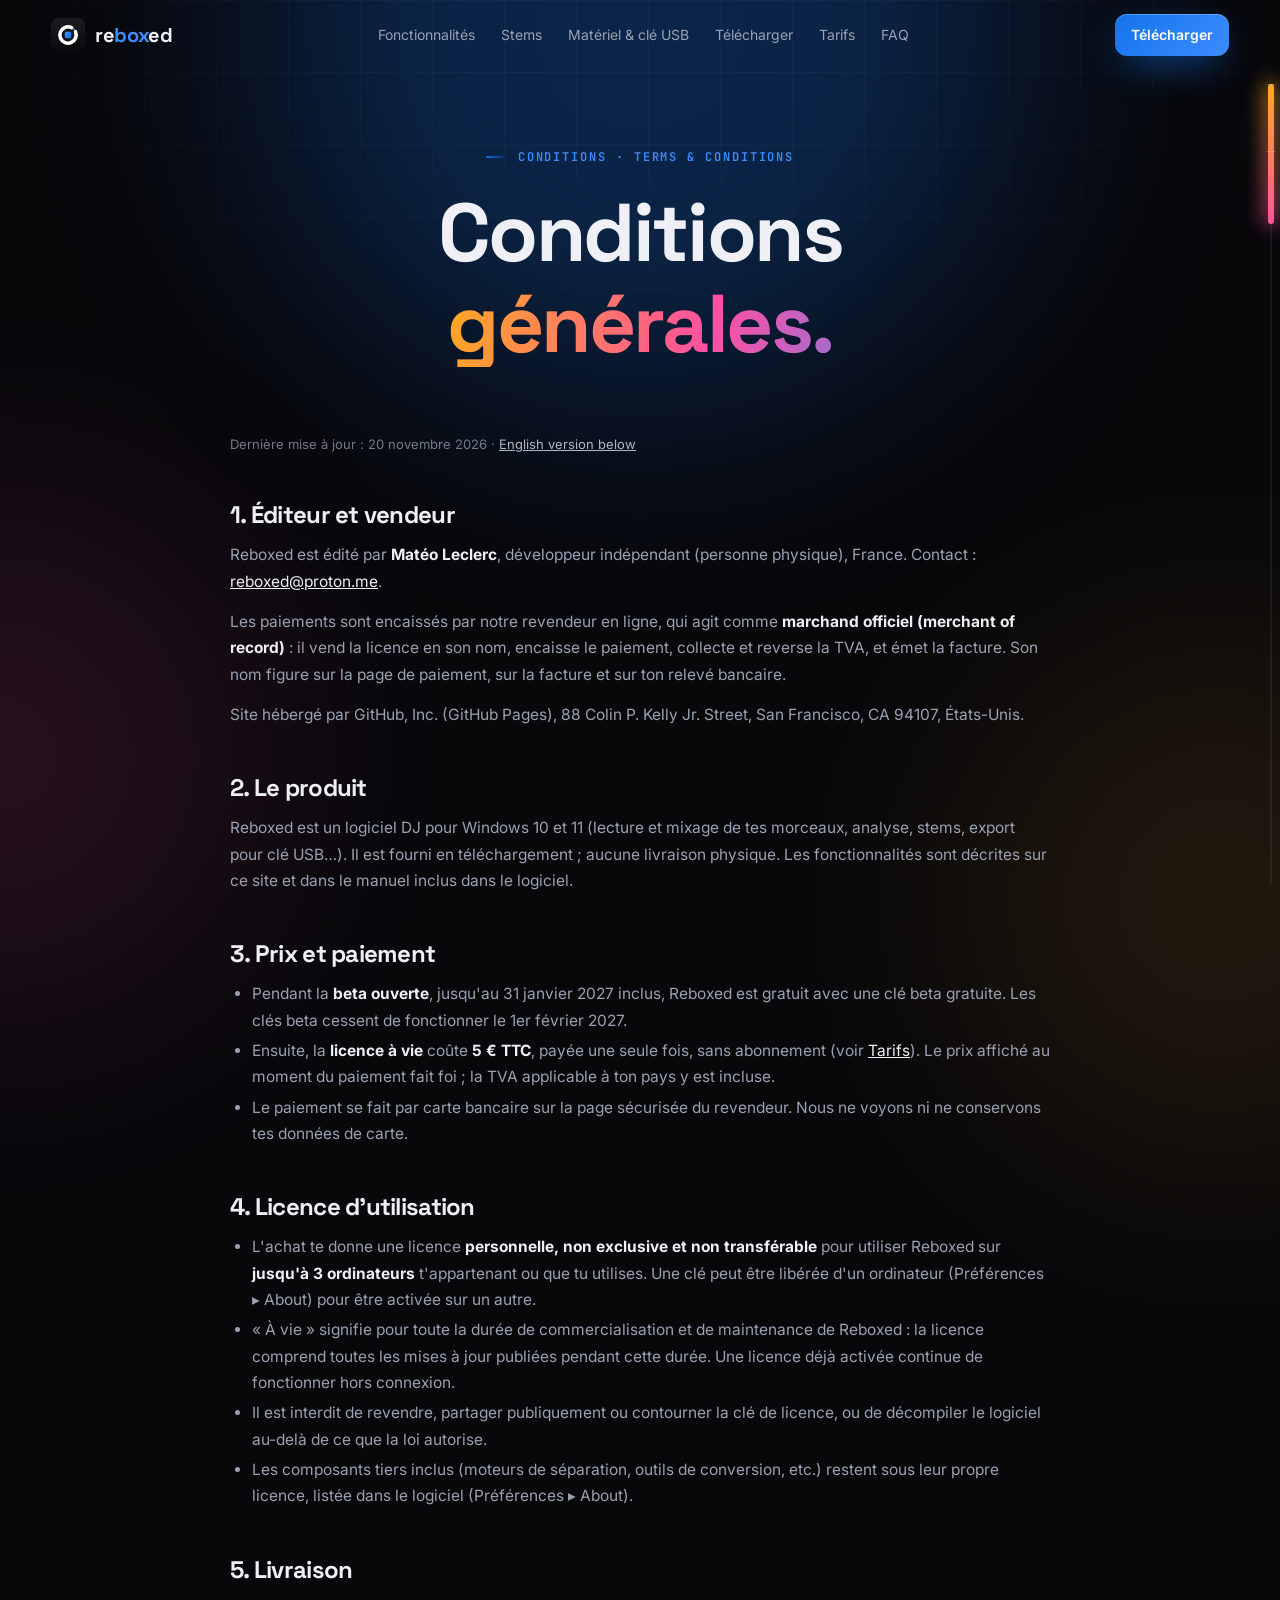
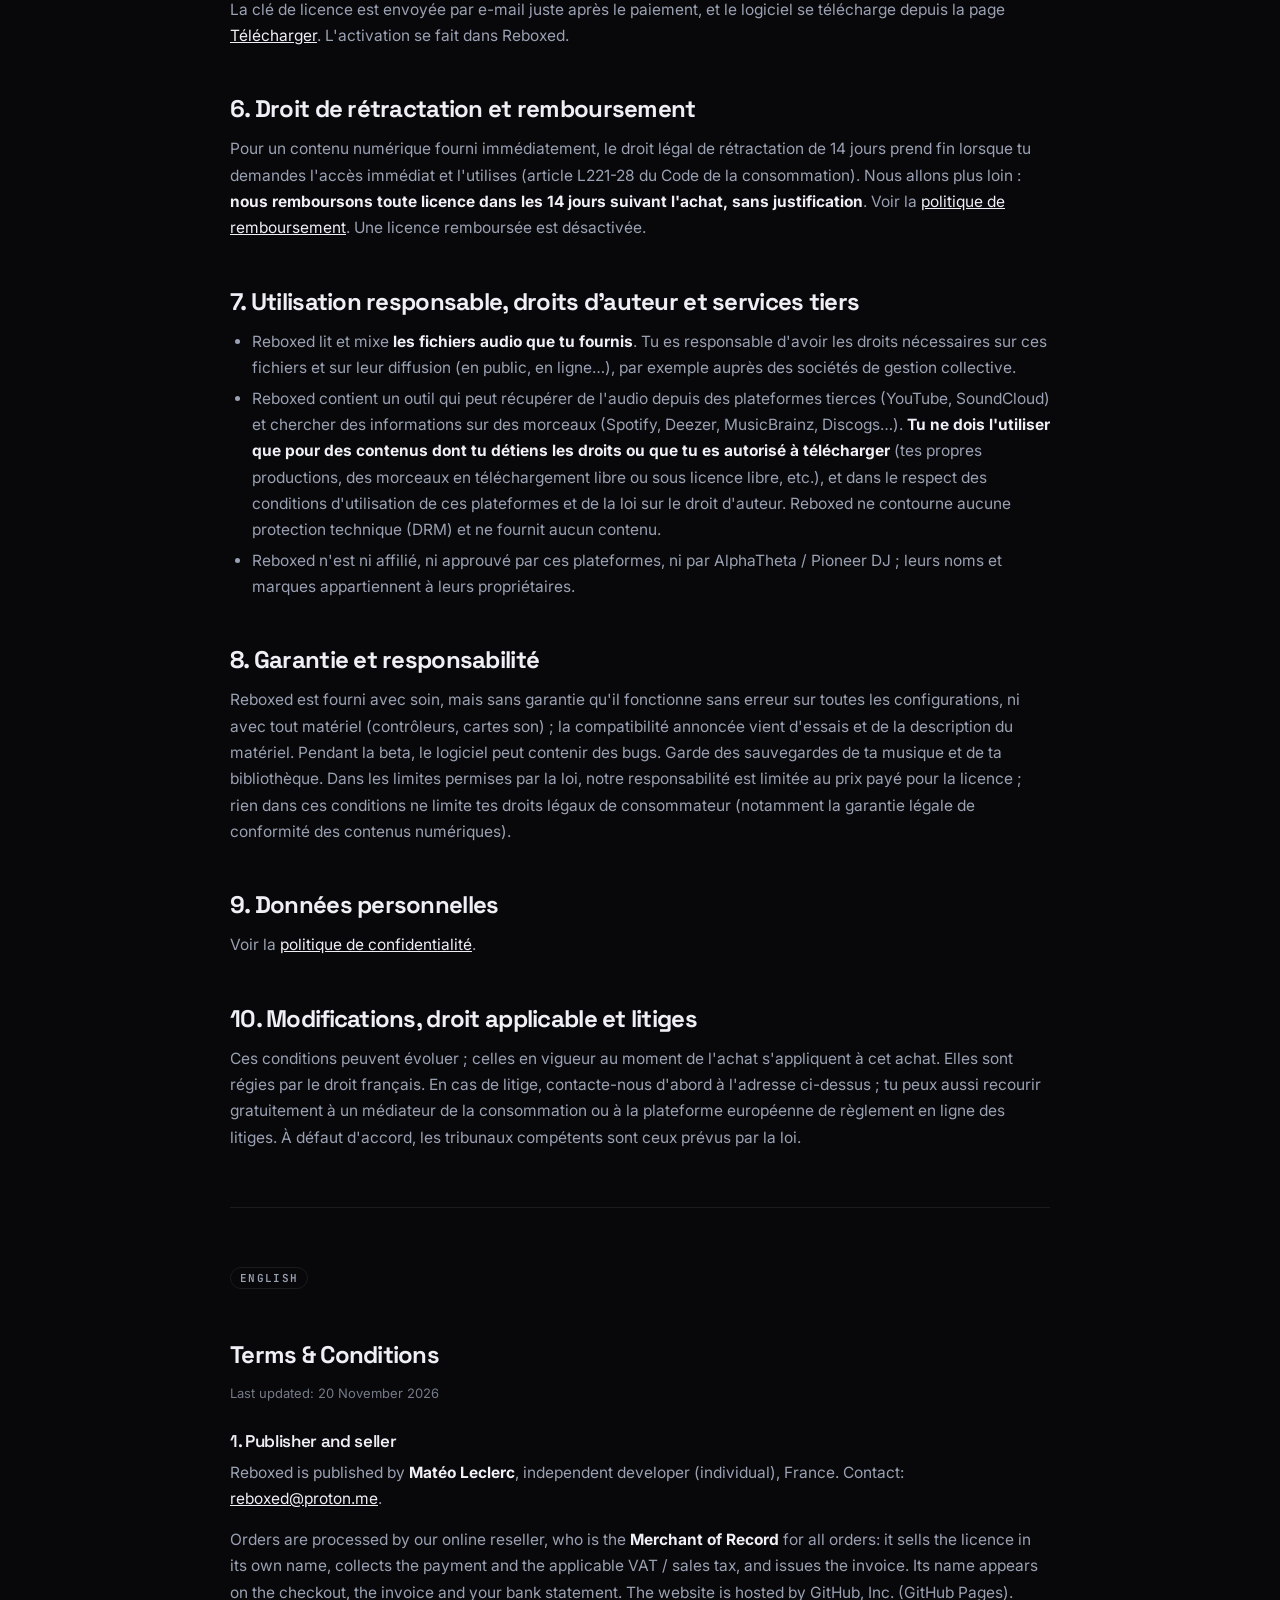
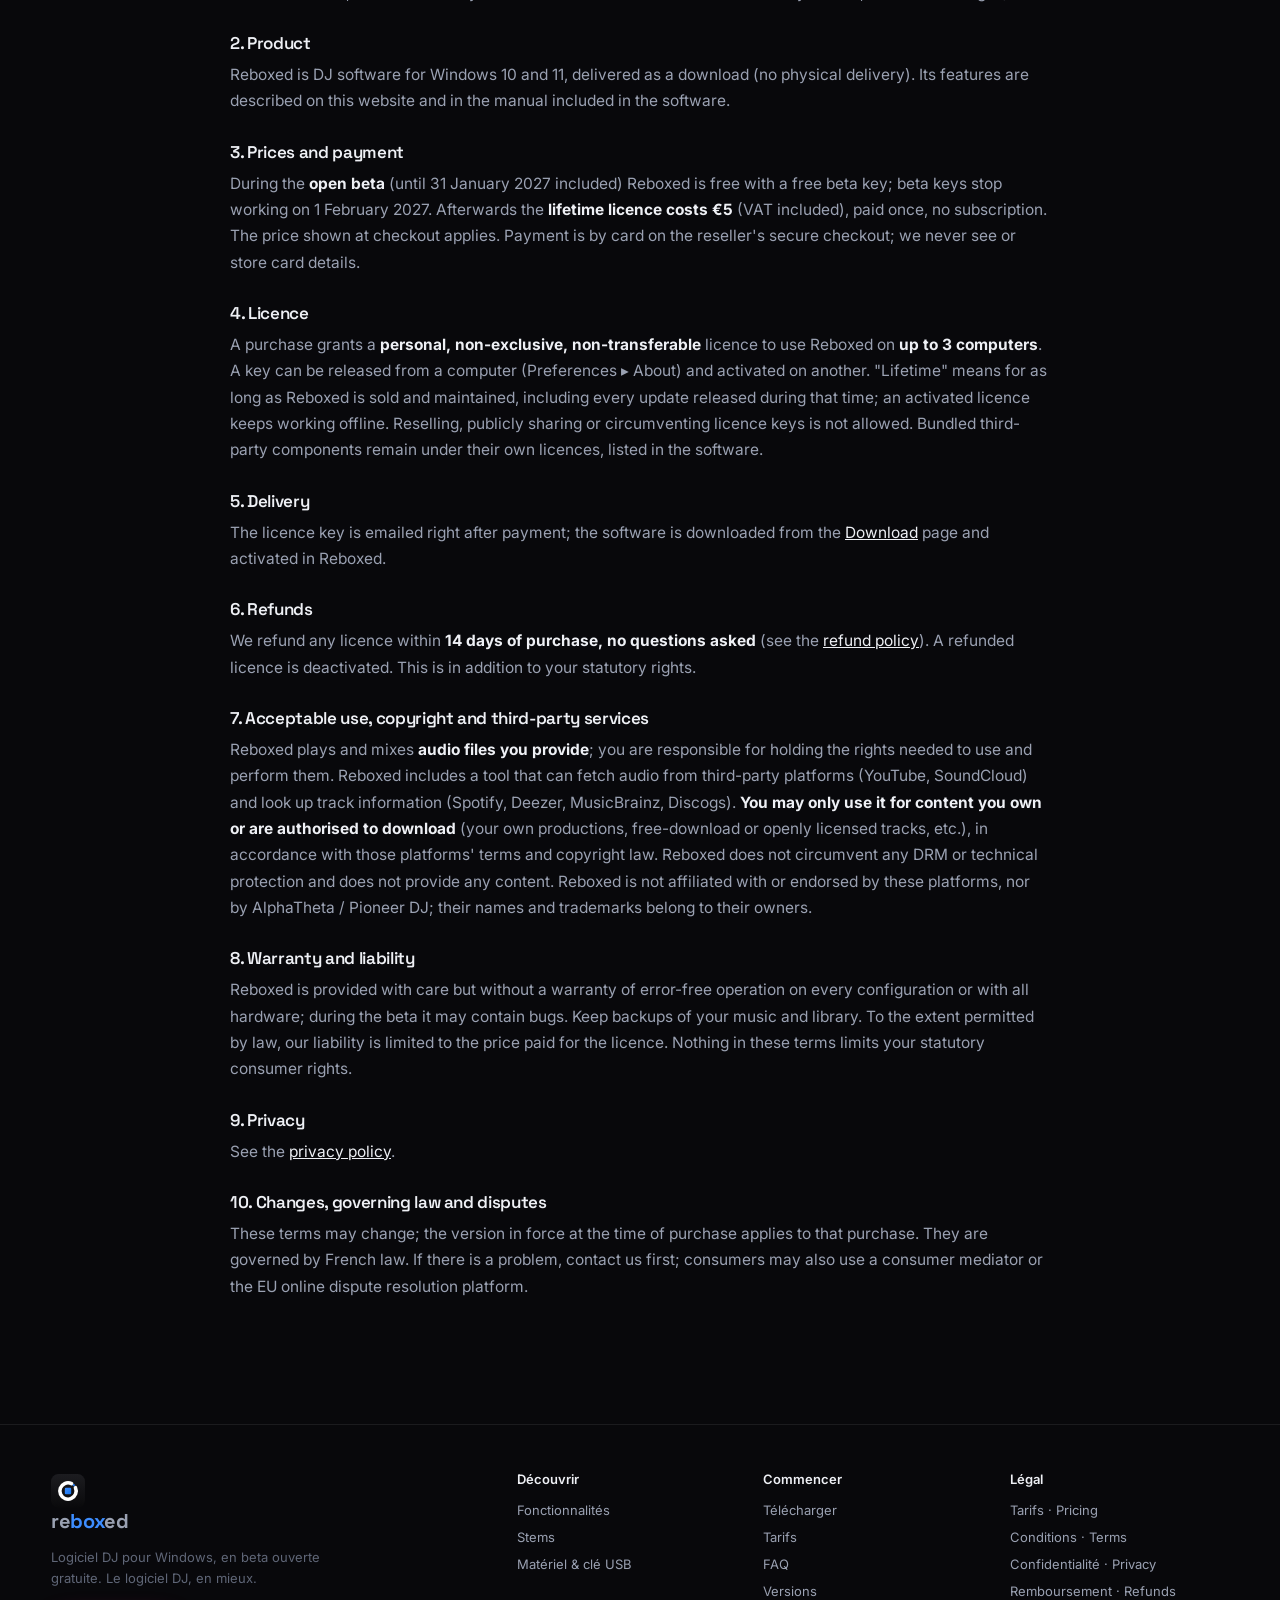
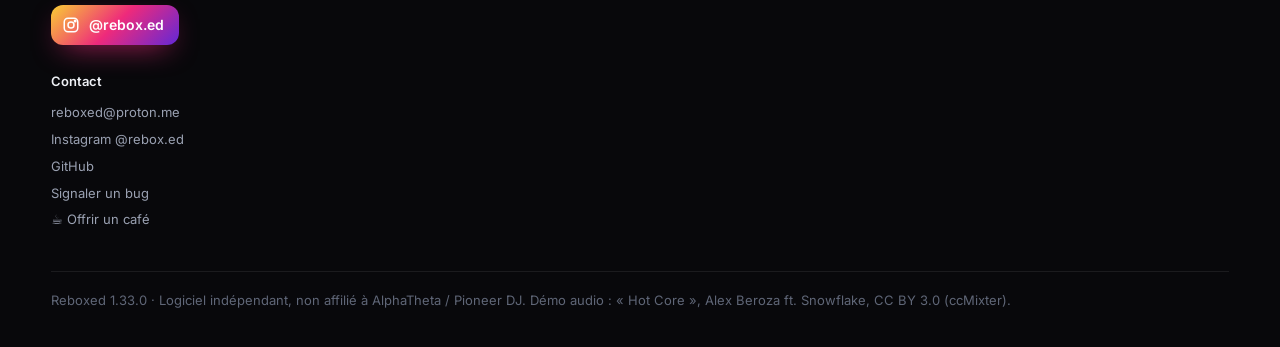
==== conditions.html @ 0850c966 "Pricing, Terms & Conditions, Privacy and Refund pages (FR + EN); Legal column in the footer, Pricing" ====
<!DOCTYPE html>
<html lang="fr">
<head>
<meta charset="UTF-8">
<meta name="viewport" content="width=device-width, initial-scale=1">
<title>Conditions générales — Reboxed</title>
<meta name="description" content="Conditions générales de vente et d'utilisation de Reboxed. Terms &amp; Conditions in English below.">
<meta name="theme-color" content="#08080b">
<link rel="icon" href="assets/logo.svg" type="image/svg+xml">
<link rel="preconnect" href="https://fonts.googleapis.com"><link rel="preconnect" href="https://fonts.gstatic.com" crossorigin>
<link href="https://fonts.googleapis.com/css2?family=Inter:wght@400;500;600;700;800&family=Space+Grotesk:wght@500;600;700&family=JetBrains+Mono:wght@400;600&display=swap" rel="stylesheet">
<link rel="stylesheet" href="assets/site.css?v=59">
</head>
<body>
<header class="hero small">
  <div class="container">
    <span class="eyebrow">Conditions · Terms &amp; Conditions</span>
    <h1><span class="line"><span>Conditions</span></span><span class="line"><span class="grad">générales.</span></span></h1>
  </div>
</header>
<section style="padding-top:0">
  <div class="container">
    <div class="doc">
      <p class="updated">Dernière mise à jour : 20 novembre 2026 · <a href="#en">English version below</a></p>

      <h2>1. Éditeur et vendeur</h2>
      <p>Reboxed est édité par <b>Matéo Leclerc</b>, développeur indépendant (personne physique), France. Contact : <a href="mailto:reboxed@proton.me">reboxed@proton.me</a>.</p>
      <p>Les paiements sont encaissés par notre revendeur en ligne, qui agit comme <b>marchand officiel (merchant of record)</b> : il vend la licence en son nom, encaisse le paiement, collecte et reverse la TVA, et émet la facture. Son nom figure sur la page de paiement, sur la facture et sur ton relevé bancaire.</p>
      <p>Site hébergé par GitHub, Inc. (GitHub Pages), 88 Colin P. Kelly Jr. Street, San Francisco, CA 94107, États-Unis.</p>

      <h2>2. Le produit</h2>
      <p>Reboxed est un logiciel DJ pour Windows 10 et 11 (lecture et mixage de tes morceaux, analyse, stems, export pour clé USB…). Il est fourni en téléchargement ; aucune livraison physique. Les fonctionnalités sont décrites sur ce site et dans le manuel inclus dans le logiciel.</p>

      <h2>3. Prix et paiement</h2>
      <ul>
        <li>Pendant la <b>beta ouverte</b>, jusqu'au 31 janvier 2027 inclus, Reboxed est gratuit avec une clé beta gratuite. Les clés beta cessent de fonctionner le 1er février 2027.</li>
        <li>Ensuite, la <b>licence à vie</b> coûte <b>5 € TTC</b>, payée une seule fois, sans abonnement (voir <a href="tarifs.html">Tarifs</a>). Le prix affiché au moment du paiement fait foi ; la TVA applicable à ton pays y est incluse.</li>
        <li>Le paiement se fait par carte bancaire sur la page sécurisée du revendeur. Nous ne voyons ni ne conservons tes données de carte.</li>
      </ul>

      <h2>4. Licence d'utilisation</h2>
      <ul>
        <li>L'achat te donne une licence <b>personnelle, non exclusive et non transférable</b> pour utiliser Reboxed sur <b>jusqu'à 3 ordinateurs</b> t'appartenant ou que tu utilises. Une clé peut être libérée d'un ordinateur (Préférences ▸ About) pour être activée sur un autre.</li>
        <li>« À vie » signifie pour toute la durée de commercialisation et de maintenance de Reboxed : la licence comprend toutes les mises à jour publiées pendant cette durée. Une licence déjà activée continue de fonctionner hors connexion.</li>
        <li>Il est interdit de revendre, partager publiquement ou contourner la clé de licence, ou de décompiler le logiciel au-delà de ce que la loi autorise.</li>
        <li>Les composants tiers inclus (moteurs de séparation, outils de conversion, etc.) restent sous leur propre licence, listée dans le logiciel (Préférences ▸ About).</li>
      </ul>

      <h2>5. Livraison</h2>
      <p>La clé de licence est envoyée par e-mail juste après le paiement, et le logiciel se télécharge depuis la page <a href="telecharger.html">Télécharger</a>. L'activation se fait dans Reboxed.</p>

      <h2>6. Droit de rétractation et remboursement</h2>
      <p>Pour un contenu numérique fourni immédiatement, le droit légal de rétractation de 14 jours prend fin lorsque tu demandes l'accès immédiat et l'utilises (article L221-28 du Code de la consommation). Nous allons plus loin : <b>nous remboursons toute licence dans les 14 jours suivant l'achat, sans justification</b>. Voir la <a href="remboursement.html">politique de remboursement</a>. Une licence remboursée est désactivée.</p>

      <h2>7. Utilisation responsable, droits d'auteur et services tiers</h2>
      <ul>
        <li>Reboxed lit et mixe <b>les fichiers audio que tu fournis</b>. Tu es responsable d'avoir les droits nécessaires sur ces fichiers et sur leur diffusion (en public, en ligne…), par exemple auprès des sociétés de gestion collective.</li>
        <li>Reboxed contient un outil qui peut récupérer de l'audio depuis des plateformes tierces (YouTube, SoundCloud) et chercher des informations sur des morceaux (Spotify, Deezer, MusicBrainz, Discogs…). <b>Tu ne dois l'utiliser que pour des contenus dont tu détiens les droits ou que tu es autorisé à télécharger</b> (tes propres productions, des morceaux en téléchargement libre ou sous licence libre, etc.), et dans le respect des conditions d'utilisation de ces plateformes et de la loi sur le droit d'auteur. Reboxed ne contourne aucune protection technique (DRM) et ne fournit aucun contenu.</li>
        <li>Reboxed n'est ni affilié, ni approuvé par ces plateformes, ni par AlphaTheta / Pioneer DJ ; leurs noms et marques appartiennent à leurs propriétaires.</li>
      </ul>

      <h2>8. Garantie et responsabilité</h2>
      <p>Reboxed est fourni avec soin, mais sans garantie qu'il fonctionne sans erreur sur toutes les configurations, ni avec tout matériel (contrôleurs, cartes son) ; la compatibilité annoncée vient d'essais et de la description du matériel. Pendant la beta, le logiciel peut contenir des bugs. Garde des sauvegardes de ta musique et de ta bibliothèque. Dans les limites permises par la loi, notre responsabilité est limitée au prix payé pour la licence ; rien dans ces conditions ne limite tes droits légaux de consommateur (notamment la garantie légale de conformité des contenus numériques).</p>

      <h2>9. Données personnelles</h2>
      <p>Voir la <a href="confidentialite.html">politique de confidentialité</a>.</p>

      <h2>10. Modifications, droit applicable et litiges</h2>
      <p>Ces conditions peuvent évoluer ; celles en vigueur au moment de l'achat s'appliquent à cet achat. Elles sont régies par le droit français. En cas de litige, contacte-nous d'abord à l'adresse ci-dessus ; tu peux aussi recourir gratuitement à un médiateur de la consommation ou à la plateforme européenne de règlement en ligne des litiges. À défaut d'accord, les tribunaux compétents sont ceux prévus par la loi.</p>

      <hr id="en">
      <span class="lang">English</span>
      <h2>Terms &amp; Conditions</h2>
      <p class="updated">Last updated: 20 November 2026</p>

      <h3>1. Publisher and seller</h3>
      <p>Reboxed is published by <b>Matéo Leclerc</b>, independent developer (individual), France. Contact: <a href="mailto:reboxed@proton.me">reboxed@proton.me</a>.</p>
      <p>Orders are processed by our online reseller, who is the <b>Merchant of Record</b> for all orders: it sells the licence in its own name, collects the payment and the applicable VAT / sales tax, and issues the invoice. Its name appears on the checkout, the invoice and your bank statement. The website is hosted by GitHub, Inc. (GitHub Pages).</p>

      <h3>2. Product</h3>
      <p>Reboxed is DJ software for Windows 10 and 11, delivered as a download (no physical delivery). Its features are described on this website and in the manual included in the software.</p>

      <h3>3. Prices and payment</h3>
      <p>During the <b>open beta</b> (until 31 January 2027 included) Reboxed is free with a free beta key; beta keys stop working on 1 February 2027. Afterwards the <b>lifetime licence costs €5</b> (VAT included), paid once, no subscription. The price shown at checkout applies. Payment is by card on the reseller's secure checkout; we never see or store card details.</p>

      <h3>4. Licence</h3>
      <p>A purchase grants a <b>personal, non-exclusive, non-transferable</b> licence to use Reboxed on <b>up to 3 computers</b>. A key can be released from a computer (Preferences ▸ About) and activated on another. "Lifetime" means for as long as Reboxed is sold and maintained, including every update released during that time; an activated licence keeps working offline. Reselling, publicly sharing or circumventing licence keys is not allowed. Bundled third-party components remain under their own licences, listed in the software.</p>

      <h3>5. Delivery</h3>
      <p>The licence key is emailed right after payment; the software is downloaded from the <a href="telecharger.html">Download</a> page and activated in Reboxed.</p>

      <h3>6. Refunds</h3>
      <p>We refund any licence within <b>14 days of purchase, no questions asked</b> (see the <a href="remboursement.html">refund policy</a>). A refunded licence is deactivated. This is in addition to your statutory rights.</p>

      <h3>7. Acceptable use, copyright and third-party services</h3>
      <p>Reboxed plays and mixes <b>audio files you provide</b>; you are responsible for holding the rights needed to use and perform them. Reboxed includes a tool that can fetch audio from third-party platforms (YouTube, SoundCloud) and look up track information (Spotify, Deezer, MusicBrainz, Discogs). <b>You may only use it for content you own or are authorised to download</b> (your own productions, free-download or openly licensed tracks, etc.), in accordance with those platforms' terms and copyright law. Reboxed does not circumvent any DRM or technical protection and does not provide any content. Reboxed is not affiliated with or endorsed by these platforms, nor by AlphaTheta / Pioneer DJ; their names and trademarks belong to their owners.</p>

      <h3>8. Warranty and liability</h3>
      <p>Reboxed is provided with care but without a warranty of error-free operation on every configuration or with all hardware; during the beta it may contain bugs. Keep backups of your music and library. To the extent permitted by law, our liability is limited to the price paid for the licence. Nothing in these terms limits your statutory consumer rights.</p>

      <h3>9. Privacy</h3>
      <p>See the <a href="confidentialite.html">privacy policy</a>.</p>

      <h3>10. Changes, governing law and disputes</h3>
      <p>These terms may change; the version in force at the time of purchase applies to that purchase. They are governed by French law. If there is a problem, contact us first; consumers may also use a consumer mediator or the EU online dispute resolution platform.</p>
    </div>
  </div>
</section>
<script src="assets/site.js?v=59"></script>
</body>
</html>
---- assets/site.css ----
:root{
  --bg:#08080b; --panel:#121217; --panel2:#18181f;
  --line:rgba(255,255,255,.08); --line2:rgba(255,255,255,.15);
  --text:#eef0f5; --muted:#9aa1b2; --dim:#5f6677;
  --accent:#1473eb; --accent2:#3d8dff;
  --drums:#ffa91f; --bass:#3d8dff; --inst:#3ddc84; --vocal:#ff4fa3;
  --r:22px;
  --font:'Inter',system-ui,-apple-system,Segoe UI,Roboto,sans-serif;
  --display:'Space Grotesk','Inter',system-ui,sans-serif;
  --mono:'JetBrains Mono',ui-monospace,Consolas,monospace;
}
*{box-sizing:border-box;margin:0;padding:0}
html{scroll-behavior:smooth}
body{font-family:var(--font);background:var(--bg);color:var(--text);line-height:1.6;overflow-x:hidden;-webkit-font-smoothing:antialiased}
a{color:inherit;text-decoration:none}
img,canvas{display:block;max-width:100%}
::selection{background:var(--accent);color:#fff}
/* no native scrollbar: a rail on the right wakes up while scrolling */
html{scrollbar-width:none}
::-webkit-scrollbar{display:none}
.rail{position:fixed;top:84px;bottom:16px;right:4px;width:14px;z-index:65;cursor:pointer;touch-action:none}
.rail::before{content:"";position:absolute;top:0;bottom:0;right:4px;width:2px;border-radius:2px;background:rgba(255,255,255,.07);opacity:0;transition:opacity .4s}
.rail .thumb{position:absolute;right:3px;top:0;width:4px;min-height:36px;border-radius:999px;background:linear-gradient(180deg,var(--drums),var(--vocal) 35%,var(--accent2) 70%,var(--inst));background-size:100% 300%;opacity:.0;transition:opacity .5s,width .3s cubic-bezier(.2,.8,.2,1),right .3s cubic-bezier(.2,.8,.2,1),box-shadow .3s;will-change:transform}
.rail .thumb::after{content:"";position:absolute;inset:-2px;border-radius:inherit;background:inherit;filter:blur(10px);opacity:0;transition:opacity .3s}
.rail.live::before,.rail:hover::before,.rail.drag::before{opacity:1}
.rail.live .thumb{opacity:1;width:6px;right:2px;animation:railFlow 2.4s linear infinite}
.rail.live .thumb::after{opacity:.9}
.rail:hover .thumb,.rail.drag .thumb{opacity:1;width:8px;right:1px}
.rail.idle .thumb{opacity:.28}
@keyframes railFlow{to{background-position:0 300%}}
.rail .tick{position:absolute;right:0;width:10px;height:1px;background:rgba(255,255,255,.18);opacity:0;transition:opacity .4s}
.rail.live .tick,.rail:hover .tick{opacity:1}
@media(pointer:coarse){.rail{pointer-events:none}}
.container{width:min(1200px,92vw);margin:0 auto}
section{position:relative;padding:110px 0}
h1,h2,h3{font-family:var(--display);letter-spacing:-.03em;line-height:1.04}
h2{font-size:clamp(34px,5.2vw,62px);margin:14px 0 16px}
h3{font-size:22px;letter-spacing:-.02em}
.lead{font-size:clamp(16px,1.6vw,19px);color:var(--muted);max-width:620px}
.center{text-align:center}.center .lead{margin-left:auto;margin-right:auto}
.eyebrow{display:inline-flex;align-items:center;gap:10px;font:600 12px/1 var(--mono);letter-spacing:.16em;text-transform:uppercase;color:var(--accent2)}
.eyebrow::before{content:"";width:22px;height:2px;border-radius:2px;background:linear-gradient(90deg,var(--accent),transparent)}
.grad{background:linear-gradient(100deg,var(--drums),var(--vocal) 35%,var(--accent2) 70%,var(--inst));background-size:200% 100%;-webkit-background-clip:text;background-clip:text;color:transparent;animation:gradShift 8s ease-in-out infinite alternate}
@keyframes gradShift{to{background-position:100% 0}}
.mono{font-family:var(--mono)}
/* a name we do not write: shown blurred */
.blurred{display:inline-block;filter:blur(14px);opacity:.85;user-select:none;pointer-events:none}
.bg{position:fixed;inset:0;z-index:-2;pointer-events:none}
.bg::before{content:"";position:absolute;inset:0;background-image:linear-gradient(var(--line) 1px,transparent 1px),linear-gradient(90deg,var(--line) 1px,transparent 1px);background-size:72px 72px;mask-image:radial-gradient(ellipse 80% 55% at 50% 0%,#000 25%,transparent 75%);opacity:.45}
.orb{position:absolute;border-radius:50%;filter:blur(120px);opacity:.28;transition:background 1s}
.orb.o1{width:760px;height:760px;top:-360px;left:50%;transform:translateX(-50%);background:var(--accent)}
.orb.o2{width:520px;height:520px;top:55%;left:-260px;background:var(--vocal);opacity:.12}
.orb.o3{width:520px;height:520px;bottom:-260px;right:-200px;background:var(--drums);opacity:.1}
.spot{position:fixed;width:600px;height:600px;border-radius:50%;pointer-events:none;z-index:-1;background:radial-gradient(circle,color-mix(in srgb,var(--accent) 22%,transparent),transparent 60%);transform:translate(-50%,-50%);transition:opacity .4s;opacity:0}

/* buttons */
.btn{position:relative;display:inline-flex;align-items:center;gap:10px;padding:15px 24px;border-radius:14px;font-weight:600;font-size:15px;cursor:pointer;border:0;font-family:inherit;color:inherit;transition:transform .25s cubic-bezier(.2,.8,.2,1),box-shadow .3s,background .3s;overflow:hidden}
.btn svg{width:18px;height:18px}
.btn-primary{background:linear-gradient(135deg,var(--accent),var(--accent2));color:#fff;box-shadow:0 12px 40px -12px var(--accent),inset 0 1px 0 rgba(255,255,255,.25)}
.btn-primary::after{content:"";position:absolute;inset:0;border-radius:inherit;background:linear-gradient(110deg,transparent 30%,rgba(255,255,255,.35) 50%,transparent 70%);background-size:250% 100%;background-position:120% 0;transition:background-position .9s}
.btn-primary:hover::after{background-position:-40% 0}
.btn-ghost{background:rgba(255,255,255,.04);border:1px solid var(--line2);backdrop-filter:blur(10px)}
.btn-ghost:hover{background:rgba(255,255,255,.08)}
.btn small{font:500 11px var(--mono);opacity:.75}
.link-more{display:inline-flex;align-items:center;gap:8px;color:var(--accent2);font-weight:600;font-size:14.5px}
.link-more::after{content:"→";transition:transform .25s}
.link-more:hover::after{transform:translateX(5px)}

/* nav */
nav{position:fixed;inset:0 0 auto;z-index:60;border-bottom:1px solid transparent;transition:background .3s,border-color .3s}
nav.scrolled,nav.open{background:color-mix(in srgb,var(--bg) 78%,transparent);backdrop-filter:blur(18px) saturate(1.4);border-color:var(--line)}
.nav-in{display:flex;align-items:center;justify-content:space-between;height:70px;gap:20px}
.brand{display:flex;align-items:center;gap:10px;font:700 20px var(--display);letter-spacing:-.02em}
.brand img{width:34px;height:34px}
.brand b{color:var(--accent2)}
.nav-links{display:flex;gap:26px;font-size:14px;color:var(--muted)}
.nav-links a{position:relative;padding:4px 0}
.nav-links a::after{content:"";position:absolute;left:0;right:100%;bottom:-4px;height:2px;background:var(--accent2);transition:right .3s}
.nav-links a:hover,.nav-links a.on{color:var(--text)}
.nav-links a:hover::after,.nav-links a.on::after{right:0}
.nav-cta{display:flex;align-items:center;gap:10px}
.nav-cta .btn{padding:10px 16px;font-size:14px;border-radius:12px}
.burger{display:none;width:42px;height:42px;border-radius:12px;border:1px solid var(--line2);background:rgba(255,255,255,.04);color:var(--text);cursor:pointer;font-size:18px}
.progress{position:fixed;top:0;left:0;height:2px;z-index:70;background:linear-gradient(90deg,var(--drums),var(--vocal),var(--accent2),var(--inst));width:0}
@media(max-width:900px){
  .nav-links{display:none;position:absolute;top:70px;left:0;right:0;flex-direction:column;gap:0;padding:8px 4vw 18px;background:color-mix(in srgb,var(--bg) 92%,transparent);backdrop-filter:blur(18px);border-bottom:1px solid var(--line)}
  nav.open .nav-links{display:flex}
  .nav-links a{padding:12px 0;font-size:16px;border-bottom:1px solid var(--line)}
  .nav-links a::after{display:none}
  .burger{display:grid;place-items:center}
  .nav-cta .btn{display:none}
}

/* hero */
.hero{padding:150px 0 50px;text-align:center;overflow:hidden;position:relative}
.hero.small{padding:140px 0 20px}
#heroWave{position:absolute;left:0;right:0;top:110px;height:420px;width:100%;opacity:.55;pointer-events:none;mask-image:linear-gradient(transparent,#000 30%,#000 70%,transparent)}
.pill{display:inline-flex;align-items:center;gap:10px;padding:6px 14px 6px 6px;border-radius:999px;background:rgba(255,255,255,.04);border:1px solid var(--line2);font-size:13px;color:var(--muted);backdrop-filter:blur(8px)}
.pill b{background:linear-gradient(135deg,var(--accent),var(--accent2));color:#fff;padding:3px 10px;border-radius:999px;font:600 11px var(--mono);letter-spacing:.05em}
.hero h1{font-size:clamp(46px,8.6vw,118px);margin:24px auto 20px;max-width:1080px}
.hero.small h1{font-size:clamp(40px,6.4vw,84px)}
.hero h1 .line{display:block;overflow:hidden;padding-bottom:.08em}
.hero h1 .line>span{display:inline-block;transform:translateY(110%);animation:rise 1s cubic-bezier(.2,.8,.2,1) forwards}
.hero h1 .line:nth-child(2)>span{animation-delay:.12s}
@keyframes rise{to{transform:none}}
.hero .lead{margin:0 auto 34px;opacity:0;animation:fade .9s .35s forwards}
.hero-ctas{display:flex;gap:12px;justify-content:center;flex-wrap:wrap;opacity:0;animation:fade .9s .5s forwards}
.hero-meta{margin-top:16px;color:var(--dim);font:500 12px var(--mono);opacity:0;animation:fade .9s .65s forwards}
.hero-compat{margin-top:10px;font:500 14px/1.4 var(--sans,inherit);opacity:0;animation:fade .9s .75s forwards}
.hero-compat a{color:var(--text);text-decoration:underline;text-decoration-color:rgba(255,255,255,.3);text-underline-offset:3px}
.hero-compat a:hover{text-decoration-color:currentColor}
.hero-share[hidden]{display:none}
/* Matériel compatible (materiel.html#compatibles) */
.compat{border:1px solid var(--line);border-radius:var(--r);background:linear-gradient(180deg,rgba(255,255,255,.035),rgba(255,255,255,.01));padding:22px 24px;overflow-x:auto}
.compat-head{display:flex;flex-wrap:wrap;gap:10px 24px;align-items:center;justify-content:space-between;margin-bottom:14px}
.compat-legend{font-size:13px;color:var(--muted)}
.compat table{width:100%;border-collapse:collapse;font-size:14px;min-width:640px}
.compat th{text-align:left;font:600 11px var(--mono);letter-spacing:.12em;text-transform:uppercase;color:var(--dim);padding:10px 12px;border-bottom:1px solid var(--line2)}
.compat td{padding:12px;border-bottom:1px solid var(--line);vertical-align:top;color:var(--muted);line-height:1.5}
.compat td b{color:var(--text);font-weight:600}
.compat tr:last-child td{border-bottom:0}
.compat td:nth-child(3){white-space:nowrap}
.st{display:inline-block;padding:3px 9px;border-radius:999px;font:600 11px var(--mono);letter-spacing:.04em;white-space:nowrap}
.st.ok{background:rgba(61,220,132,.14);color:#3ddc84;border:1px solid rgba(61,220,132,.35)}
.st.th{background:rgba(255,169,31,.12);color:#ffa91f;border:1px solid rgba(255,169,31,.35)}
.st.any{background:rgba(61,141,255,.12);color:var(--accent2);border:1px solid rgba(61,141,255,.35)}
.compat-foot{margin-top:14px;font-size:13px;color:var(--muted)}
/* Phones: one card per device (name and status, type, then what works). */
@media(max-width:760px){
  .compat{padding:16px 14px}
  .compat table{min-width:0;display:block}
  .compat thead{display:none}
  .compat tbody,.compat tr{display:block}
  .compat tr{display:grid;grid-template-columns:1fr auto;gap:2px 10px;padding:14px 4px;border-bottom:1px solid var(--line)}
  .compat tr:last-child{border-bottom:0}
  .compat td{display:block;padding:0;border:0}
  .compat td:nth-child(1){grid-column:1;grid-row:1}
  .compat td:nth-child(3){grid-column:2;grid-row:1;align-self:start}
  .compat td:nth-child(2){grid-column:1 / -1;grid-row:2;font-size:12.5px;color:var(--dim)}
  .compat td:nth-child(4){grid-column:1 / -1;grid-row:3;margin-top:6px;font-size:13.5px}
}
.compat-foot a{color:var(--text)}
@keyframes fade{from{opacity:0;transform:translateY(14px)}to{opacity:1;transform:none}}
.stage{perspective:1600px;margin:64px auto 0;width:min(1180px,96vw)}
.screen{position:relative;border-radius:16px;overflow:hidden;border:1px solid var(--line2);box-shadow:0 60px 140px -40px rgba(0,0,0,.9),0 0 120px -30px color-mix(in srgb,var(--accent) 60%,transparent);transform:rotateX(18deg) scale(.94);transform-origin:50% 0;transition:transform .2s ease-out;background:#000}
.screen .bar{display:flex;gap:7px;padding:10px 14px;background:#141417;border-bottom:1px solid #000;align-items:center}
.screen .bar i{width:11px;height:11px;border-radius:50%;display:block}
.screen .bar i:nth-child(1){background:#ff5f57}.screen .bar i:nth-child(2){background:#febc2e}.screen .bar i:nth-child(3){background:#28c840}
.screen .bar span{margin-left:10px;font:500 11px var(--mono);color:var(--dim)}
.screen::after{content:"";position:absolute;inset:0;background:linear-gradient(115deg,transparent 40%,rgba(255,255,255,.08) 50%,transparent 60%);background-size:250% 100%;animation:sheen 7s ease-in-out infinite;pointer-events:none}
@keyframes sheen{0%,60%{background-position:130% 0}100%{background-position:-30% 0}}
.caption{margin-top:14px;color:var(--dim);font:500 12px var(--mono);text-align:center}

/* stats, marquee */
.stats{display:grid;grid-template-columns:repeat(6,1fr);gap:14px;margin-top:64px}
.stat{padding:20px 10px;border:1px solid var(--line);border-radius:18px;background:linear-gradient(180deg,rgba(255,255,255,.03),transparent);text-align:center}
.stat b{display:block;font:700 clamp(30px,4vw,44px)/1 var(--display);letter-spacing:-.03em}
.stat span{font-size:12.5px;color:var(--muted)}
@media(max-width:900px){.stats{grid-template-columns:repeat(3,1fr)}}
.marquee{overflow:hidden;border-block:1px solid var(--line);padding:18px 0;margin-top:80px;mask-image:linear-gradient(90deg,transparent,#000 10%,#000 90%,transparent)}
.marquee-in{display:flex;gap:44px;width:max-content;animation:marq 40s linear infinite;font:600 15px var(--display);color:var(--muted);white-space:nowrap}
.marquee-in span::before{content:"◆";margin-right:44px;color:var(--accent2);font-size:10px;vertical-align:middle}
@keyframes marq{to{transform:translateX(-50%)}}

/* highlight tiles (home) */
.tiles{display:grid;grid-template-columns:repeat(2,1fr);gap:18px;margin-top:50px}
.tile{position:relative;border-radius:24px;border:1px solid var(--line);background:linear-gradient(180deg,rgba(255,255,255,.04),rgba(255,255,255,.01));overflow:hidden;display:flex;flex-direction:column;transition:border-color .3s,transform .3s}
.tile:hover{border-color:var(--line2);transform:translateY(-4px)}
.tile .t-text{padding:26px 28px 18px}
.tile h3{font-size:26px;margin:10px 0 8px}
.tile p{color:var(--muted);font-size:15px;max-width:440px}
.tile .t-img{margin-top:auto;padding:0 28px;transform:translateY(12px);transition:transform .5s cubic-bezier(.2,.8,.2,1)}
.tile:hover .t-img{transform:translateY(0)}
.tile .t-img img{border-radius:12px 12px 0 0;border:1px solid var(--line2);border-bottom:0;box-shadow:0 -20px 60px -30px rgba(0,0,0,.9)}
.tile::before{content:"";position:absolute;inset:0;background:radial-gradient(500px circle at var(--mx,50%) var(--my,0%),color-mix(in srgb,var(--accent) 14%,transparent),transparent 45%);pointer-events:none;opacity:0;transition:opacity .3s}
.tile:hover::before{opacity:1}
@media(max-width:860px){.tiles{grid-template-columns:1fr}}

/* stems player */
.player{margin-top:46px;border:1px solid var(--line2);border-radius:26px;background:linear-gradient(180deg,#101015,#0a0a0d);box-shadow:0 50px 120px -40px rgba(0,0,0,.9);overflow:hidden;position:relative}
.player::before{content:"";position:absolute;inset:0;border-radius:inherit;padding:2px;background:conic-gradient(from var(--ang,0deg),var(--drums),var(--bass),var(--inst),var(--vocal),var(--drums));-webkit-mask:linear-gradient(#000 0 0) content-box,linear-gradient(#000 0 0);-webkit-mask-composite:xor;mask-composite:exclude;opacity:0;transition:opacity .6s;pointer-events:none;z-index:2}
.player.playing::before{opacity:.9;animation:spin 6s linear infinite}
@property --ang{syntax:'<angle>';initial-value:0deg;inherits:false}
@keyframes spin{to{--ang:360deg}}
.p-head{display:flex;align-items:center;gap:18px;padding:20px 24px;border-bottom:1px solid var(--line)}
.p-play{width:62px;height:62px;flex:0 0 62px;border-radius:50%;border:0;cursor:pointer;display:grid;place-items:center;background:linear-gradient(135deg,var(--accent),var(--accent2));color:#fff;transition:transform .2s}
.p-play:hover{transform:scale(1.06)}
.player.playing .p-play{animation:pulse 1.6s infinite}
@keyframes pulse{0%{box-shadow:0 0 0 0 color-mix(in srgb,var(--accent) 55%,transparent)}100%{box-shadow:0 0 0 22px transparent}}
.p-play svg{width:26px;height:26px}
.p-title b{display:block;font:700 22px var(--display)}
.p-title span{color:var(--muted);font-size:13px}
.p-meta{margin-left:auto;display:flex;gap:10px;flex-wrap:wrap}
.chip{font:600 12px var(--mono);padding:6px 10px;border-radius:9px;background:rgba(255,255,255,.05);border:1px solid var(--line)}
.chip.hq{color:var(--inst);border-color:color-mix(in srgb,var(--inst) 40%,transparent)}
.p-wave{position:relative;height:220px;background:#07070a;cursor:grab;touch-action:none}
.p-wave canvas{width:100%;height:100%}
.p-wave .loading{position:absolute;inset:0;display:grid;place-items:center;padding:0 16px;text-align:center;color:var(--text);font:500 13px var(--mono);pointer-events:none;text-shadow:0 2px 12px #000}
.p-over{height:44px;background:#0b0b0f;border-top:1px solid var(--line);cursor:pointer}
.p-over canvas{width:100%;height:100%}
.p-stems{display:grid;grid-template-columns:repeat(4,1fr);gap:12px;padding:18px 24px}
.stem-btn{--c:#888;position:relative;display:flex;flex-direction:column;gap:4px;align-items:flex-start;padding:15px;border-radius:16px;border:1px solid color-mix(in srgb,var(--c) 45%,transparent);background:color-mix(in srgb,var(--c) 14%,#0d0d11);color:var(--text);cursor:pointer;font-family:inherit;text-align:left;transition:transform .15s,background .3s,border-color .3s,opacity .3s,box-shadow .3s;overflow:hidden;user-select:none}
.stem-btn:hover{transform:translateY(-2px)}
.stem-btn b{font:700 18px var(--display);letter-spacing:.04em;color:var(--c)}
.stem-btn small{color:var(--muted);font-size:12px}
.stem-btn .meter{position:absolute;left:0;bottom:0;height:4px;width:0;background:var(--c);box-shadow:0 0 18px var(--c);transition:width .06s}
.stem-btn.off{background:#0d0d11;border-color:var(--line);opacity:.55}
.stem-btn.off b{color:var(--dim);text-decoration:line-through}
.stem-btn.solo{box-shadow:0 0 0 2px var(--c),0 0 40px -6px var(--c)}
.p-presets{display:flex;gap:10px;flex-wrap:wrap;padding:0 24px 20px}
.p-presets button{font:600 13px var(--font);padding:9px 14px;border-radius:11px;border:1px solid var(--line2);background:rgba(255,255,255,.03);color:var(--text);cursor:pointer;transition:background .2s,border-color .2s}
.p-presets button:hover,.p-presets button.on{background:color-mix(in srgb,var(--accent) 22%,transparent);border-color:var(--accent2)}
.p-note{padding:13px 24px;border-top:1px solid var(--line);color:var(--dim);font-size:12.5px}
.p-note a{color:var(--muted);text-decoration:underline}
@media(max-width:760px){.p-stems{grid-template-columns:repeat(2,1fr)}.p-meta{display:none}}

/* feature rows */
.feature{display:grid;grid-template-columns:1fr 1.25fr;gap:60px;align-items:center;margin-top:110px}
.feature.rev{grid-template-columns:1.25fr 1fr}
.feature.rev .f-text{order:2}
.f-text h3{font-size:32px;margin:12px 0}
.f-text>p{color:var(--muted);font-size:16px}
.f-text ul{list-style:none;margin-top:20px;display:grid;gap:11px}
.f-text li{display:flex;gap:12px;color:var(--muted);font-size:15px}
.f-text li::before{content:"";flex:0 0 8px;height:8px;margin-top:9px;border-radius:50%;background:var(--accent2);box-shadow:0 0 12px var(--accent2)}
.f-text li b{color:var(--text);font-weight:600}
.f-text .note{margin-top:18px;font-size:13px;color:var(--dim);border-left:2px solid var(--line2);padding-left:12px}
.shot{position:relative;border-radius:16px;overflow:hidden;border:1px solid var(--line2);box-shadow:0 40px 100px -40px rgba(0,0,0,.95);transition:transform .15s ease-out;cursor:zoom-in;background:#000}
.shot img{width:100%;transition:transform .8s cubic-bezier(.2,.8,.2,1)}
.shot:hover img{transform:scale(1.02)}
.shot .glare{position:absolute;inset:0;pointer-events:none;background:radial-gradient(circle at var(--gx,50%) var(--gy,50%),rgba(255,255,255,.14),transparent 45%);opacity:0;transition:opacity .3s}
.shot:hover .glare{opacity:1}
.shot-stack{position:relative;padding-bottom:12%}
.shot-stack .shot+.shot{position:absolute;width:58%;right:-5%;bottom:0}
@media(max-width:900px){.feature,.feature.rev{grid-template-columns:1fr;gap:32px}.feature.rev .f-text{order:0}.shot-stack{padding-bottom:0}.shot-stack .shot+.shot{position:relative;width:100%;right:0;margin-top:14px}}

/* theme switcher */
.themes-ui{display:flex;gap:10px;flex-wrap:wrap;margin-top:24px;justify-content:center}
.themes-ui button{display:flex;align-items:center;gap:8px;padding:9px 14px;border-radius:12px;border:1px solid var(--line2);background:rgba(255,255,255,.03);color:var(--text);font:600 13px var(--font);cursor:pointer;transition:border-color .2s,background .2s}
.themes-ui button i{width:14px;height:14px;border-radius:50%;display:block}
.themes-ui button.on{border-color:var(--accent2);background:color-mix(in srgb,var(--accent) 18%,transparent)}
.theme-frame{position:relative;margin-top:36px}
.theme-frame img.next{position:absolute;left:0;top:0;opacity:0;transition:opacity .6s}

/* cards, gallery */
.allgrid{display:grid;grid-template-columns:repeat(3,1fr);gap:16px;margin-top:50px}
.card{position:relative;padding:24px;border-radius:var(--r);border:1px solid var(--line);background:linear-gradient(180deg,rgba(255,255,255,.035),rgba(255,255,255,.01));overflow:hidden;transition:border-color .3s,transform .3s}
.card::before{content:"";position:absolute;inset:0;background:radial-gradient(400px circle at var(--mx,50%) var(--my,50%),color-mix(in srgb,var(--accent) 16%,transparent),transparent 45%);opacity:0;transition:opacity .3s;pointer-events:none}
.card:hover{border-color:var(--line2);transform:translateY(-3px)}
.card:hover::before{opacity:1}
.card h3{font-size:18px;margin-bottom:8px;display:flex;gap:10px;align-items:center}
.card h3 i{font-style:normal;width:34px;height:34px;display:grid;place-items:center;border-radius:10px;background:color-mix(in srgb,var(--accent) 20%,transparent);font-size:17px}
.card p{color:var(--muted);font-size:14px}
@media(max-width:980px){.allgrid{grid-template-columns:1fr 1fr}}
@media(max-width:640px){.allgrid{grid-template-columns:1fr}}
.gallery{display:grid;grid-template-columns:repeat(4,1fr);gap:12px;margin-top:46px}
.gallery figure{border-radius:12px;overflow:hidden;border:1px solid var(--line);cursor:zoom-in;position:relative;background:#000}
.gallery img{width:100%;aspect-ratio:16/9.3;object-fit:cover;object-position:top;transition:transform .6s,filter .4s;filter:saturate(.85)}
.gallery figure:hover img{transform:scale(1.06);filter:none}
.gallery figcaption{position:absolute;left:0;right:0;bottom:0;padding:22px 10px 8px;font-size:12px;background:linear-gradient(transparent,rgba(0,0,0,.85));color:#ddd}
@media(max-width:900px){.gallery{grid-template-columns:repeat(2,1fr)}}
.lightbox{position:fixed;inset:0;z-index:100;background:rgba(0,0,0,.88);backdrop-filter:blur(8px);display:none;place-items:center;padding:3vw;cursor:zoom-out}
.lightbox.on{display:grid;animation:fade .3s}
.lightbox img{max-height:88vh;border-radius:12px;box-shadow:0 30px 120px rgba(0,0,0,.8);margin:auto}
.lightbox p{margin-top:12px;color:var(--muted);text-align:center;font-size:14px}

/* honest, steps, faq */
.honest{display:grid;grid-template-columns:repeat(2,1fr);gap:14px;margin-top:40px}
.honest div{padding:18px 20px;border-radius:16px;border:1px dashed var(--line2);background:rgba(255,255,255,.02);font-size:14.5px;color:var(--muted)}
.honest b{color:var(--text)}
@media(max-width:760px){.honest{grid-template-columns:1fr}}
.steps{display:grid;grid-template-columns:repeat(3,1fr);gap:16px;margin-top:50px;counter-reset:s}
.step{padding:28px;border-radius:var(--r);border:1px solid var(--line);background:var(--panel);position:relative}
.step::before{counter-increment:s;content:counter(s);position:absolute;top:-18px;left:24px;width:36px;height:36px;border-radius:12px;display:grid;place-items:center;font:700 16px var(--display);background:linear-gradient(135deg,var(--accent),var(--accent2));box-shadow:0 10px 30px -8px var(--accent)}
.step h3{margin:8px 0 8px;font-size:19px}
.step p{color:var(--muted);font-size:14px}
.step code,.faq code{font:500 12.5px var(--mono);background:rgba(255,255,255,.06);padding:2px 6px;border-radius:6px;color:var(--text)}
@media(max-width:860px){.steps{grid-template-columns:1fr;gap:30px}}
/* Legal pages and pricing: readable long text */
.doc{max-width:820px;margin:20px auto 0;color:var(--muted);font-size:15.5px;line-height:1.7}
.doc h2{font:700 24px var(--display);color:var(--text);margin:44px 0 12px}
.doc h3{font:600 17px var(--display);color:var(--text);margin:26px 0 8px}
.doc p,.doc ul,.doc ol{margin:0 0 14px}
.doc ul,.doc ol{padding-left:22px}
.doc li{margin:4px 0}
.doc a{color:var(--text);text-decoration:underline}
.doc b{color:var(--text)}
.doc .updated{font-size:13px;opacity:.75}
.doc .lang{display:inline-block;font:600 11px var(--mono);letter-spacing:.12em;text-transform:uppercase;padding:3px 9px;border:1px solid var(--line);border-radius:999px;margin-bottom:6px}
.doc hr{border:0;border-top:1px solid var(--line);margin:56px 0}
.doc .todo{background:rgba(255,80,80,.15);color:#ff9a9a;padding:0 6px;border-radius:4px}
.prices{display:grid;grid-template-columns:repeat(auto-fit,minmax(240px,1fr));gap:18px;max-width:820px;margin:30px auto 0}
.price{border:1px solid var(--line);border-radius:18px;padding:26px;background:rgba(255,255,255,.02)}
.price.main{border-color:var(--accent2);box-shadow:0 0 0 1px var(--accent2) inset}
.price h3{font:600 15px var(--display);color:var(--muted);margin:0 0 8px;letter-spacing:.04em;text-transform:uppercase}
.price .amount{font:700 44px var(--display);color:var(--text);line-height:1.1}
.price .per{color:var(--muted);font-size:14px;margin:4px 0 16px}
.price ul{list-style:none;padding:0;margin:0 0 20px;color:var(--muted);font-size:14.5px}
.price li{padding:5px 0 5px 24px;position:relative}
.price li::before{content:"✓";position:absolute;left:0;color:var(--accent2)}
.faq{max-width:860px;margin:40px auto 0}
.faq details{border-bottom:1px solid var(--line);padding:20px 0}
.faq summary{cursor:pointer;list-style:none;font:600 18px var(--display);display:flex;justify-content:space-between;gap:20px}
.faq summary::-webkit-details-marker{display:none}
.faq summary::after{content:"+";font-size:24px;color:var(--accent2);transition:transform .3s}
.faq details[open] summary::after{transform:rotate(45deg)}
.faq details p{color:var(--muted);margin-top:12px;font-size:15px}
.req{display:grid;grid-template-columns:repeat(4,1fr);gap:14px;margin-top:40px}
.req div{padding:18px;border-radius:16px;border:1px solid var(--line);background:rgba(255,255,255,.02)}
.req b{display:block;font:700 18px var(--display);margin-bottom:4px}
.req span{color:var(--muted);font-size:13.5px}
@media(max-width:860px){.req{grid-template-columns:1fr 1fr}}

/* final CTA, footer */
.final{text-align:center;padding:140px 0}
.final h2{font-size:clamp(44px,8vw,104px)}
footer{border-top:1px solid var(--line);padding:46px 0 36px;color:var(--dim);font-size:13px}
.foot{display:grid;grid-template-columns:2fr 1fr 1fr 1fr;gap:28px}
.foot h4{color:var(--text);font:600 13px var(--font);margin-bottom:10px}
.foot a{display:block;color:var(--muted);padding:3px 0}
.foot a:hover{color:var(--text)}
.foot a.insta{display:inline-flex;align-items:center;gap:9px;margin-top:16px;padding:9px 15px 9px 11px;border-radius:12px;color:#fff;font-weight:600;font-size:14px;background:linear-gradient(135deg,#f9ce34,#ee2a7b 50%,#6228d7);box-shadow:0 10px 30px -12px #ee2a7b;transition:transform .2s,box-shadow .2s}
.foot a.insta:hover{color:#fff;transform:translateY(-2px);box-shadow:0 14px 36px -10px #ee2a7b}
.foot a.insta svg{width:18px;height:18px}
.foot .legal{grid-column:1/-1;border-top:1px solid var(--line);padding-top:18px;margin-top:10px}
@media(max-width:760px){.foot{grid-template-columns:1fr 1fr}}

/* scroll-lit statement */
.scrolltext-wrap{padding:60px 0 40px}
.scrolltext{font:700 clamp(30px,4.6vw,60px)/1.15 var(--display);letter-spacing:-.03em;max-width:1050px}
.scrolltext span{color:rgba(255,255,255,.12);transition:color .45s,text-shadow .45s}
.scrolltext span.lit{color:var(--text)}
.scrolltext span.lit:nth-child(4n+1){text-shadow:0 0 40px color-mix(in srgb,var(--accent) 40%,transparent)}

/* hero extras */
.screen .scan{position:absolute;left:0;right:0;top:0;height:30%;pointer-events:none;background:linear-gradient(180deg,transparent,color-mix(in srgb,var(--accent2) 14%,transparent),transparent);animation:scan 5.5s cubic-bezier(.6,0,.4,1) infinite;mix-blend-mode:screen}
@keyframes scan{0%{transform:translateY(-100%)}70%,100%{transform:translateY(380%)}}
.hero h1 .line>span{filter:blur(10px);animation:rise 1.1s cubic-bezier(.2,.8,.2,1) forwards}
@keyframes rise{to{transform:none;filter:none}}
.orb.o1{transform:translateX(-50%) scale(calc(1 + var(--lv,0) * .35));opacity:calc(.28 + var(--lv,0) * .25)}
.orb.o2,.orb.o3{animation:drift 18s ease-in-out infinite alternate}
.orb.o3{animation-duration:23s;animation-direction:alternate-reverse}
@keyframes drift{to{translate:140px -90px}}
.stat{position:relative;overflow:hidden;transition:opacity .9s cubic-bezier(.2,.8,.2,1),transform .9s cubic-bezier(.2,.8,.2,1),border-color .3s}
.stat::after{content:"";position:absolute;inset:0;background:linear-gradient(110deg,transparent 35%,rgba(255,255,255,.12) 50%,transparent 65%);transform:translateX(-120%)}
.stat.in::after{animation:sweep 1.3s .3s cubic-bezier(.4,0,.2,1)}
@keyframes sweep{to{transform:translateX(120%)}}
.stat:hover{border-color:var(--line2)}
.stat b{background:linear-gradient(180deg,#fff,#9aa1b2);-webkit-background-clip:text;background-clip:text;color:transparent}

/* split titles */
h2.split .w{display:inline-block;overflow:hidden;vertical-align:top;padding:0 .02em .12em;margin-bottom:-.12em}
h2.split .w>span{display:inline-block;transform:translateY(105%) rotate(6deg);filter:blur(8px);opacity:0;transform-origin:0 100%;transition:transform 1s cubic-bezier(.2,.8,.2,1),filter 1s,opacity .8s;transition-delay:calc(var(--i) * 70ms)}
h2.split.in .w>span{transform:none;filter:none;opacity:1}

/* screenshots wipe in */
.shot.reveal{clip-path:inset(10% 8% 10% 8% round 16px);transform:translateY(50px) scale(.94);transition:opacity 1s cubic-bezier(.2,.8,.2,1),transform 1.1s cubic-bezier(.2,.8,.2,1),clip-path 1.2s cubic-bezier(.2,.8,.2,1)}
.shot.reveal.in{clip-path:inset(0 0 0 0 round 16px);transform:none}
.reveal.settled{transition:transform .2s ease-out,border-color .3s,opacity .3s;transition-delay:0s}
.tile.reveal.settled{transition:transform .25s ease-out,border-color .3s}
.feature .shot img{scale:1.04}
.tile .t-img img{transition:translate .1s linear}

/* ripple, final particles */
.ripple{position:absolute;border-radius:50%;background:rgba(255,255,255,.35);transform:scale(0);animation:ripple .7s cubic-bezier(.2,.8,.2,1) forwards;pointer-events:none}
@keyframes ripple{to{transform:scale(1);opacity:0}}
.p-play,.themes-ui button{position:relative;overflow:hidden}
.final{overflow:hidden}
.final .fx{position:absolute;inset:0;width:100%;height:100%;pointer-events:none;z-index:-1}
.final h2{text-shadow:0 0 calc(var(--lv,0) * 80px) color-mix(in srgb,var(--accent) 60%,transparent)}
.f-text .grad,.tile h3{transition:letter-spacing .4s}
.tile:hover h3{letter-spacing:-.01em}

/* reveal */
.reveal{opacity:0;transform:translateY(40px);transition:opacity .9s cubic-bezier(.2,.8,.2,1),transform .9s cubic-bezier(.2,.8,.2,1)}
.reveal.in{opacity:1;transform:none}
.reveal.d1{transition-delay:.08s}.reveal.d2{transition-delay:.16s}.reveal.d3{transition-delay:.24s}
@media(prefers-reduced-motion:reduce){*,*::before,*::after{animation:none!important;transition:none!important}.reveal{opacity:1;transform:none;clip-path:none!important}.hero h1 .line>span{transform:none;filter:none}.hero .lead,.hero-ctas,.hero-meta,.hero-compat{opacity:1}h2.split .w>span{transform:none;filter:none;opacity:1}.scrolltext span{color:var(--text)}}
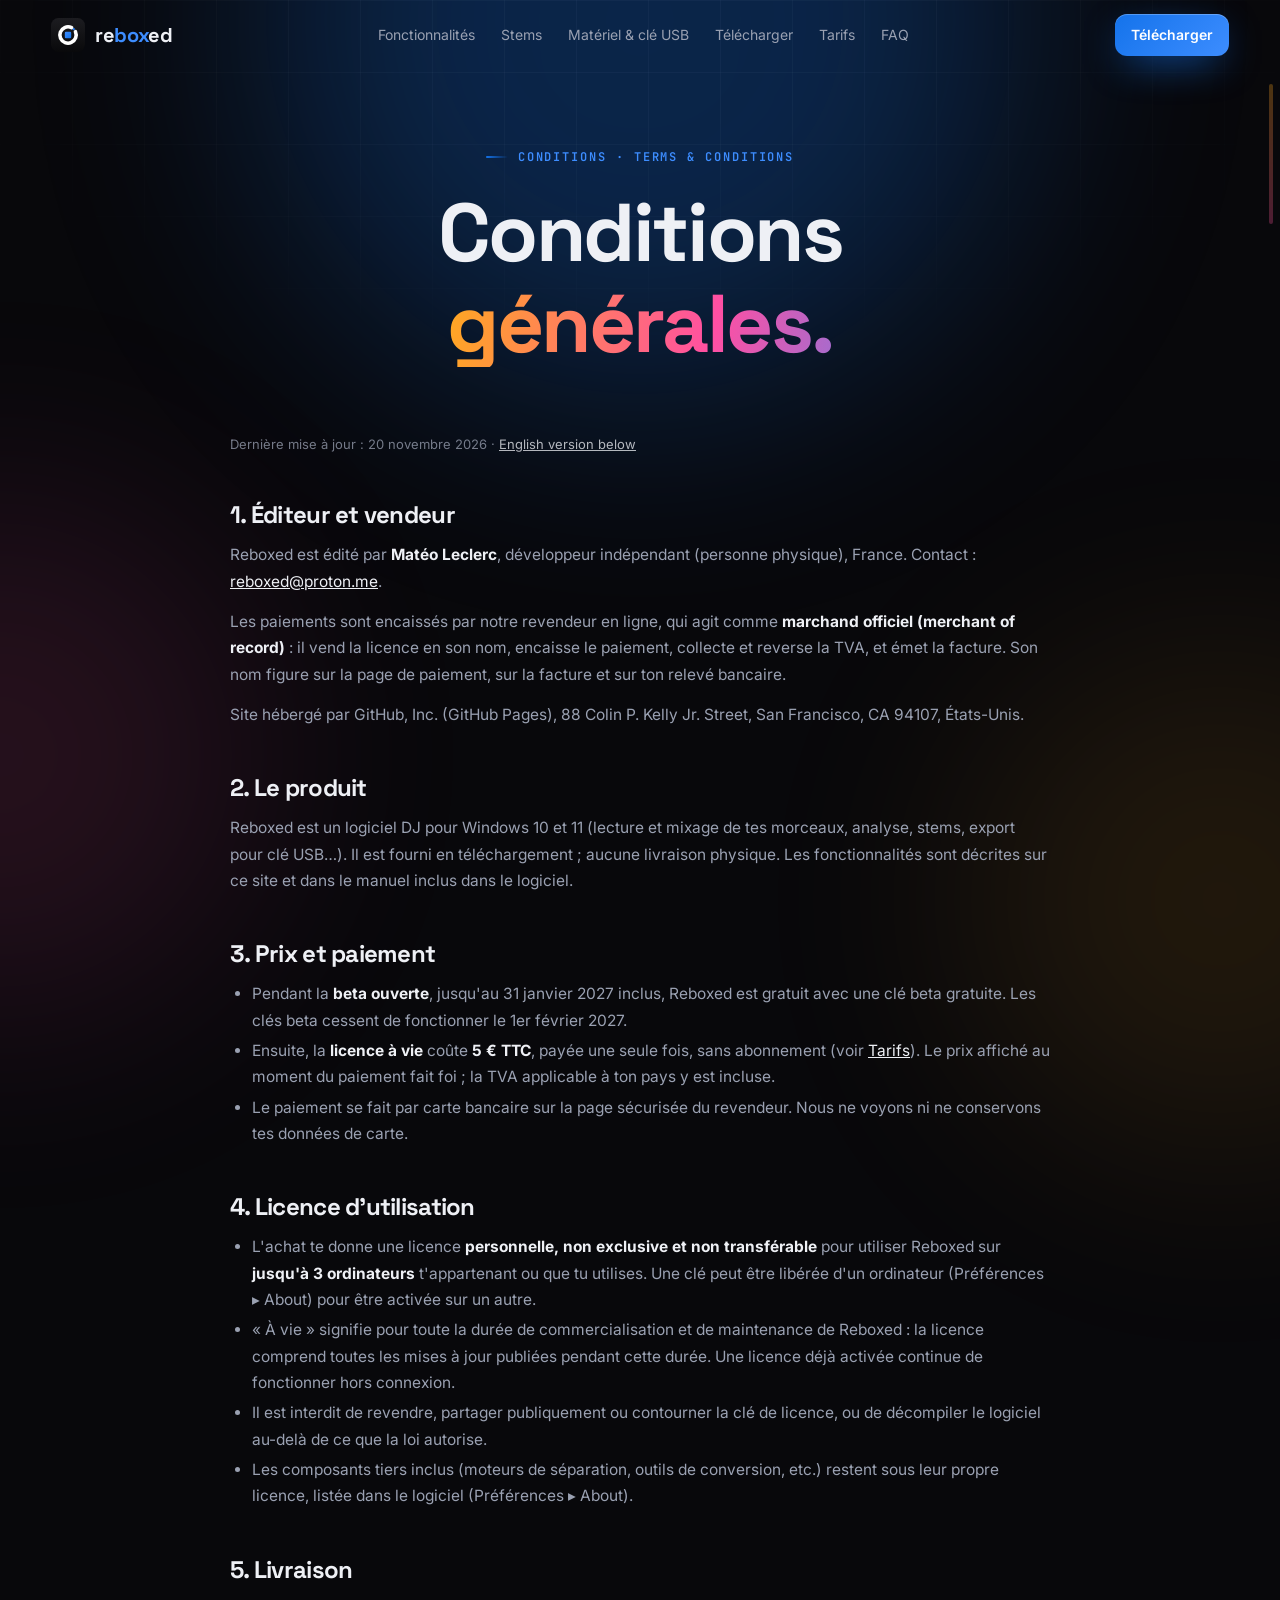
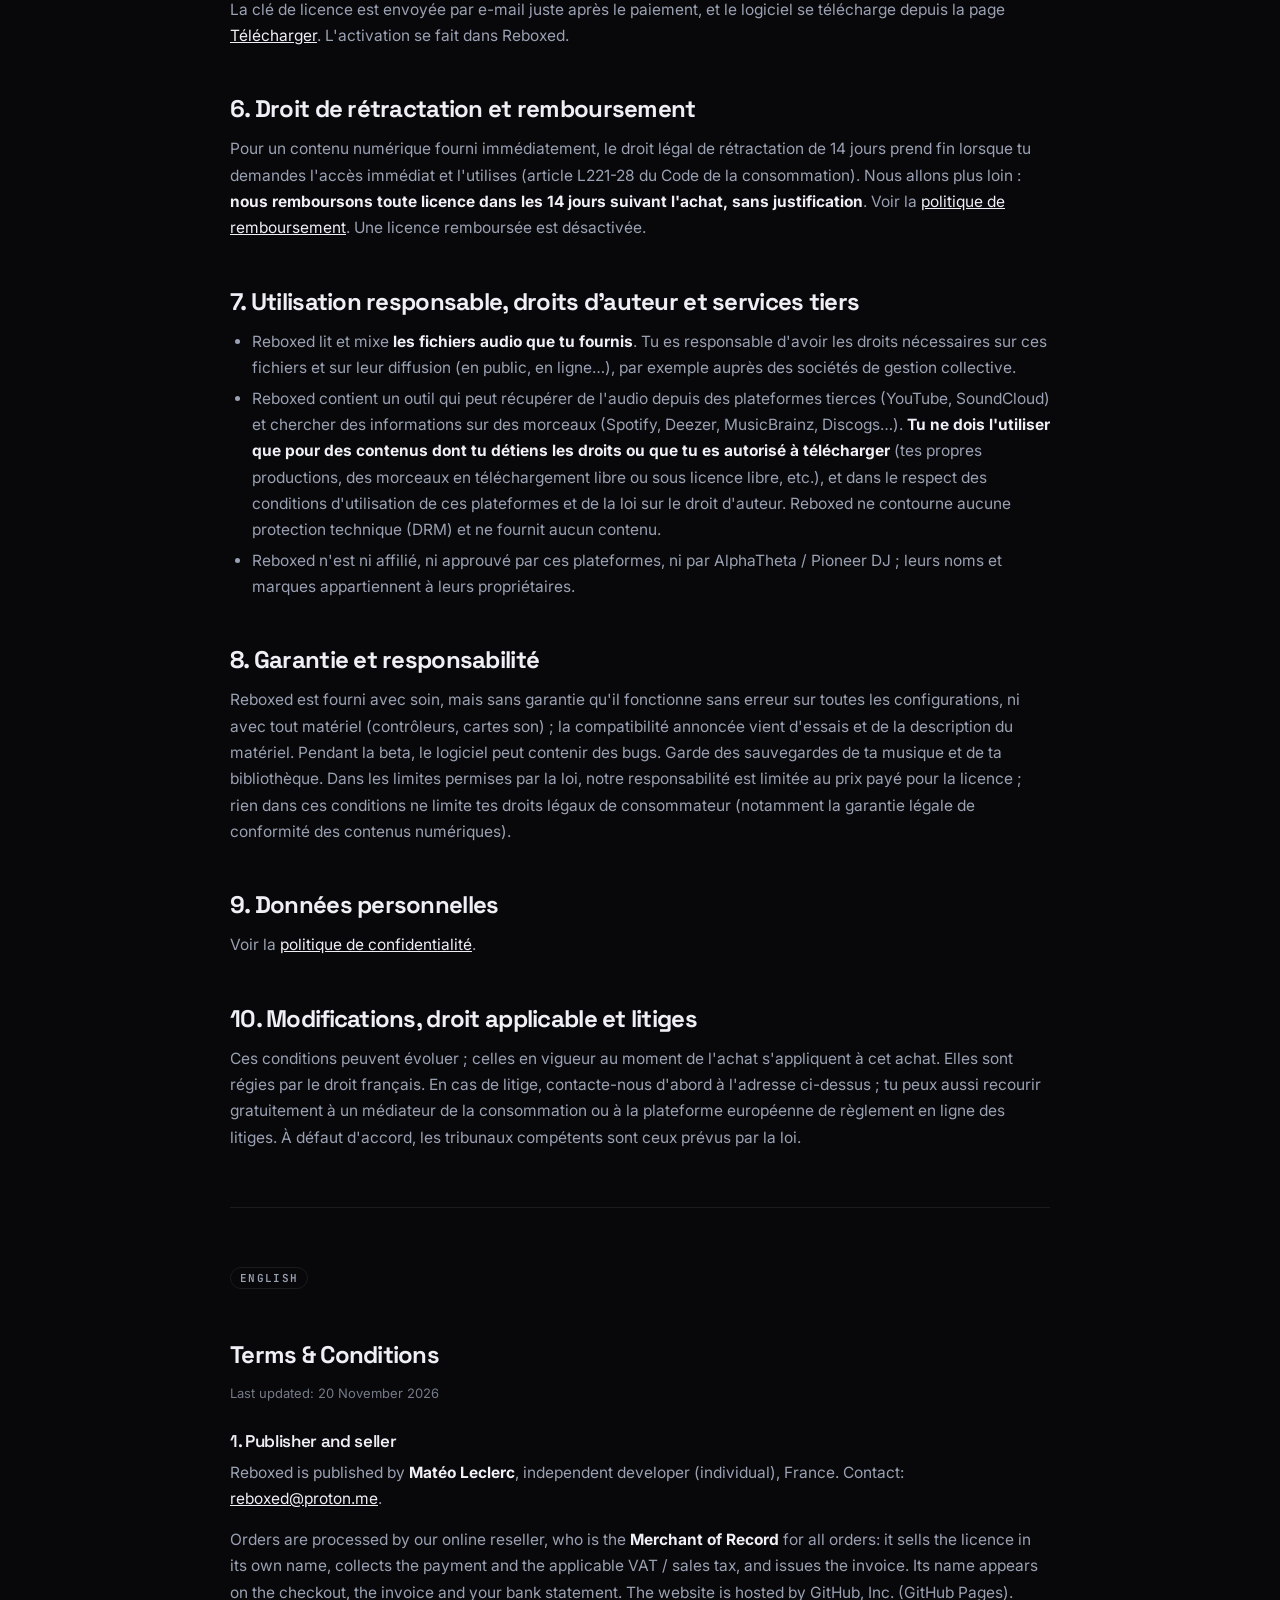
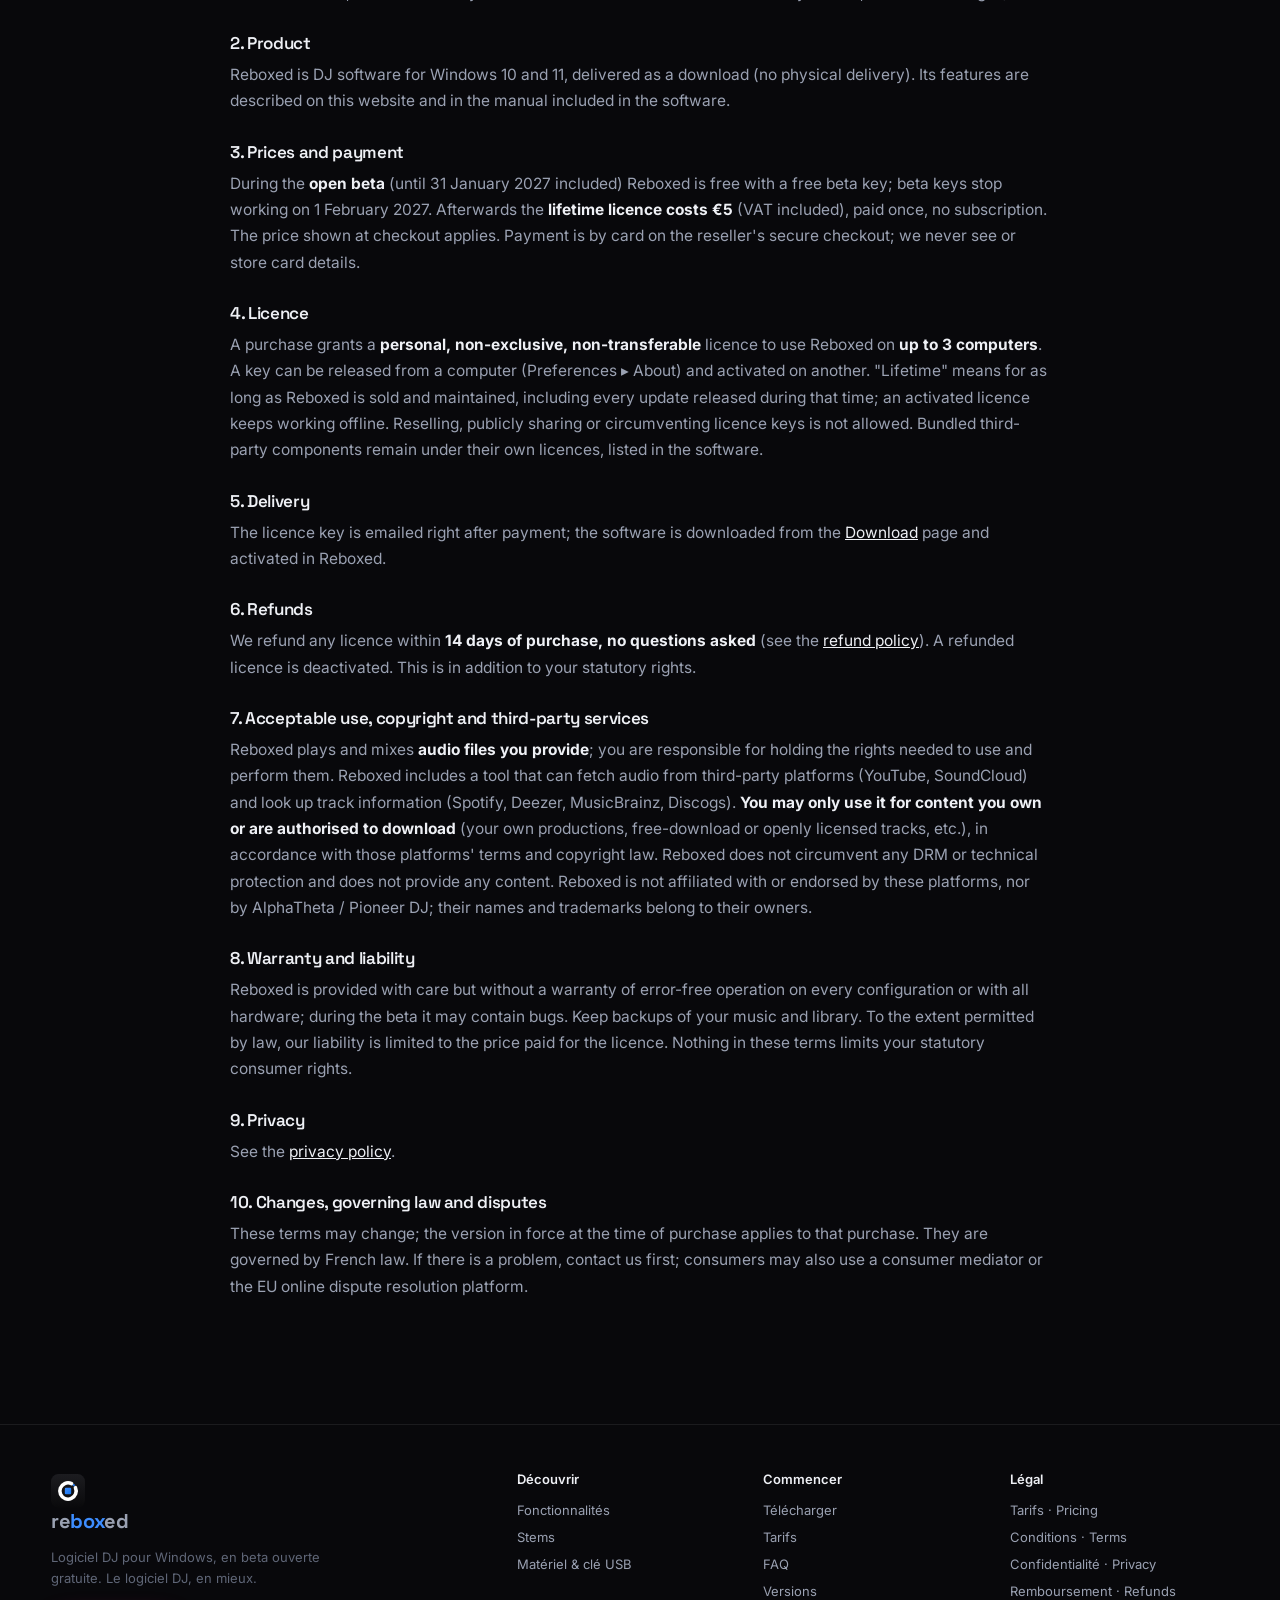
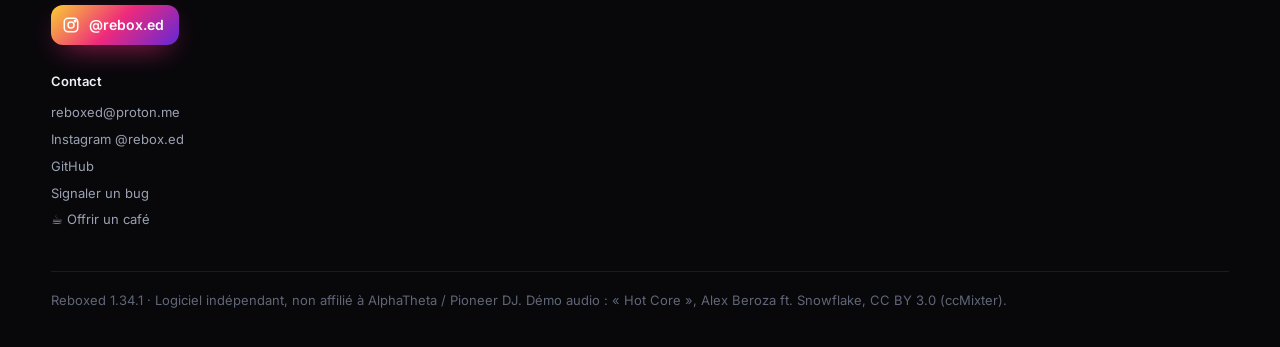
==== commit a1cdea7e: "Site 1.34.1: Dodo Payments for the lifetime licence and the free beta key Co-Authored-By: Claude Opu" ====
--- a/conditions.html
+++ b/conditions.html
@@ -9,7 +9,7 @@
 <link rel="icon" href="assets/logo.svg" type="image/svg+xml">
 <link rel="preconnect" href="https://fonts.googleapis.com"><link rel="preconnect" href="https://fonts.gstatic.com" crossorigin>
 <link href="https://fonts.googleapis.com/css2?family=Inter:wght@400;500;600;700;800&family=Space+Grotesk:wght@500;600;700&family=JetBrains+Mono:wght@400;600&display=swap" rel="stylesheet">
-<link rel="stylesheet" href="assets/site.css?v=59">
+<link rel="stylesheet" href="assets/site.css?v=60">
 </head>
 <body>
 <header class="hero small">
@@ -106,6 +106,6 @@
     </div>
   </div>
 </section>
-<script src="assets/site.js?v=59"></script>
+<script src="assets/site.js?v=60"></script>
 </body>
 </html>
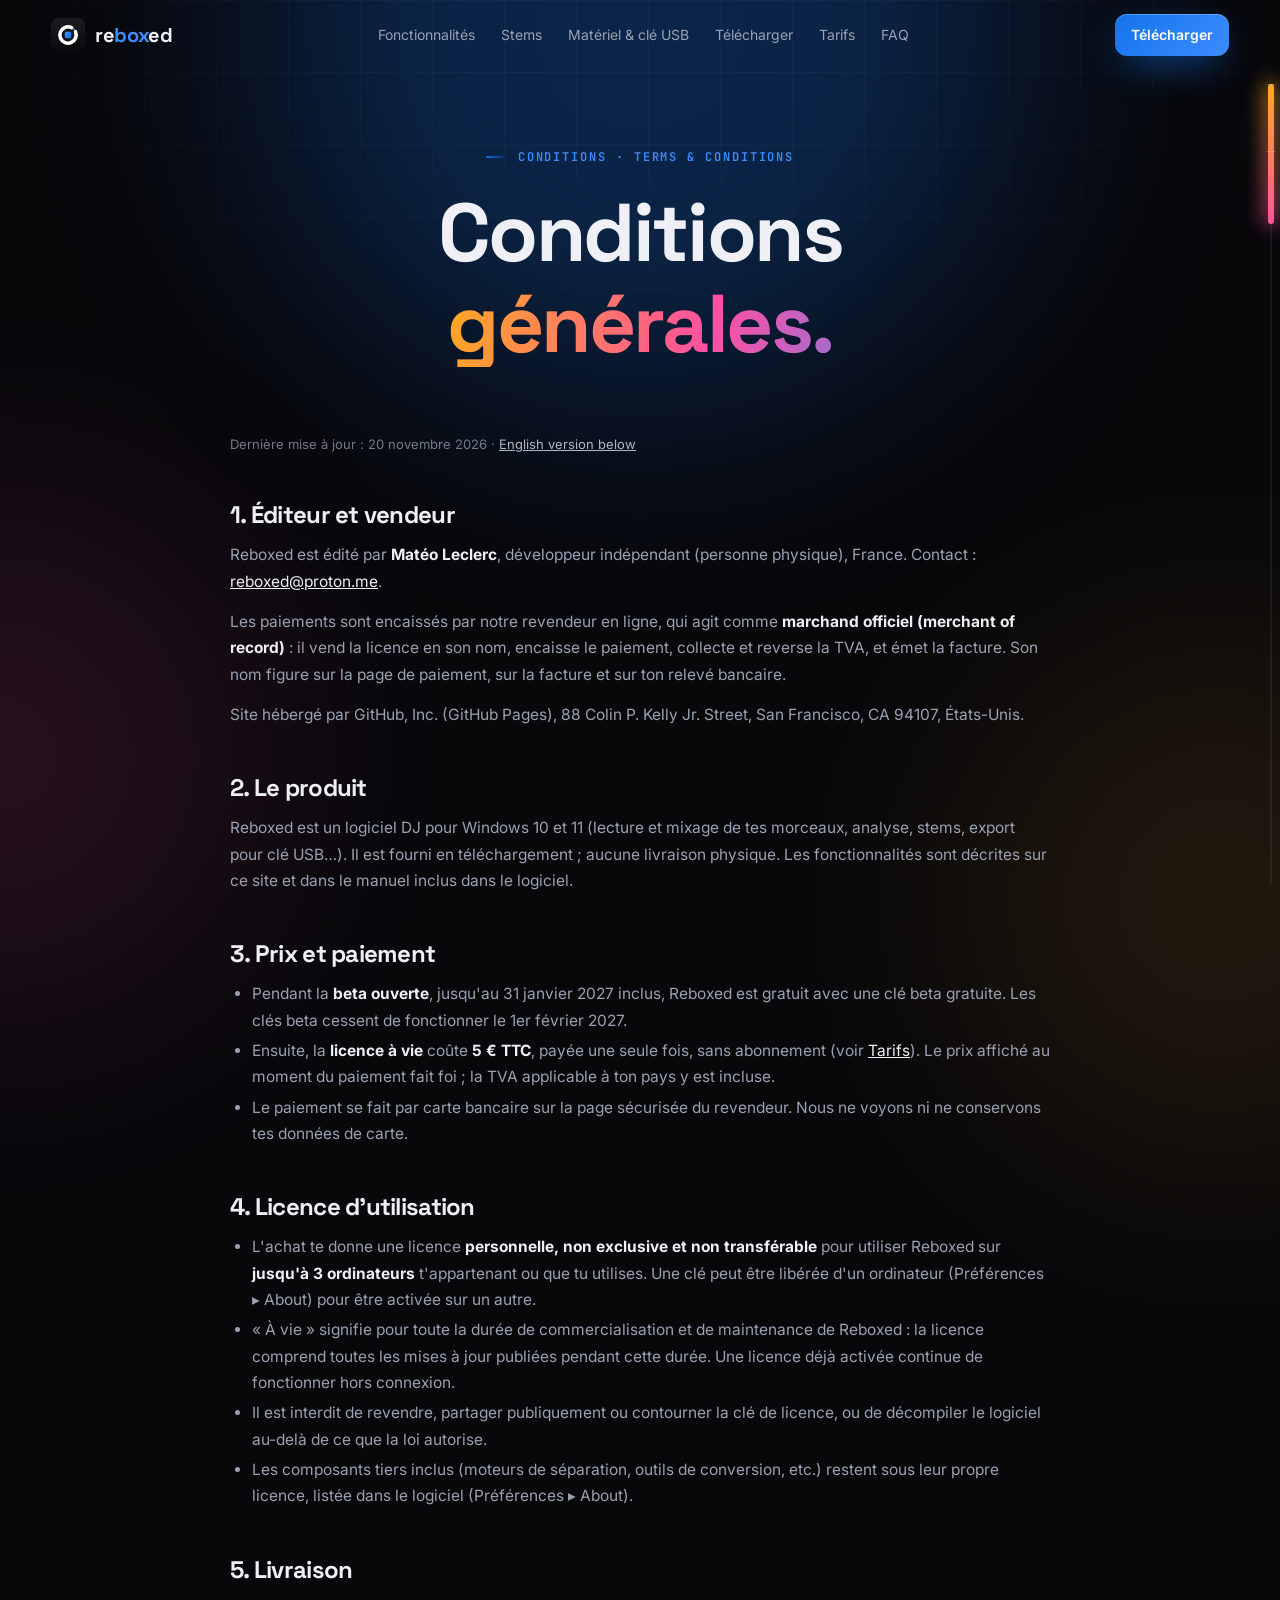
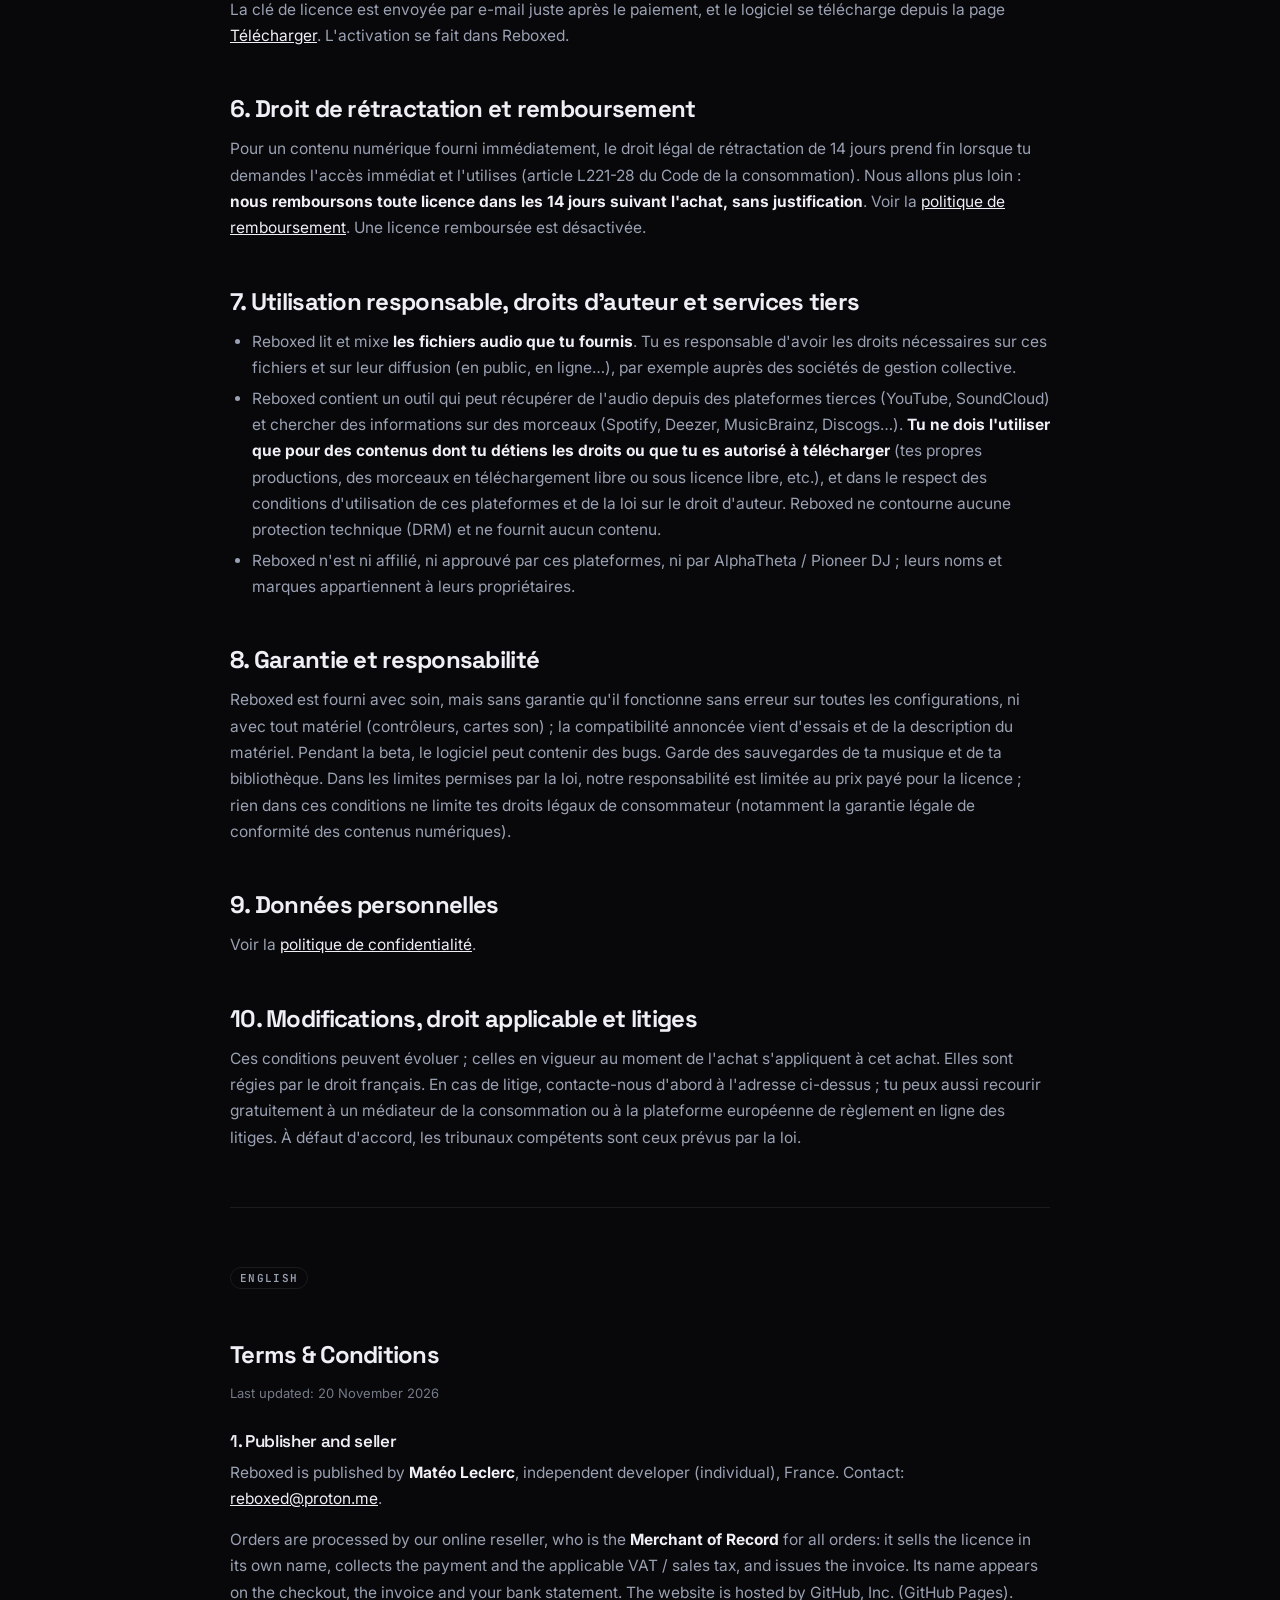
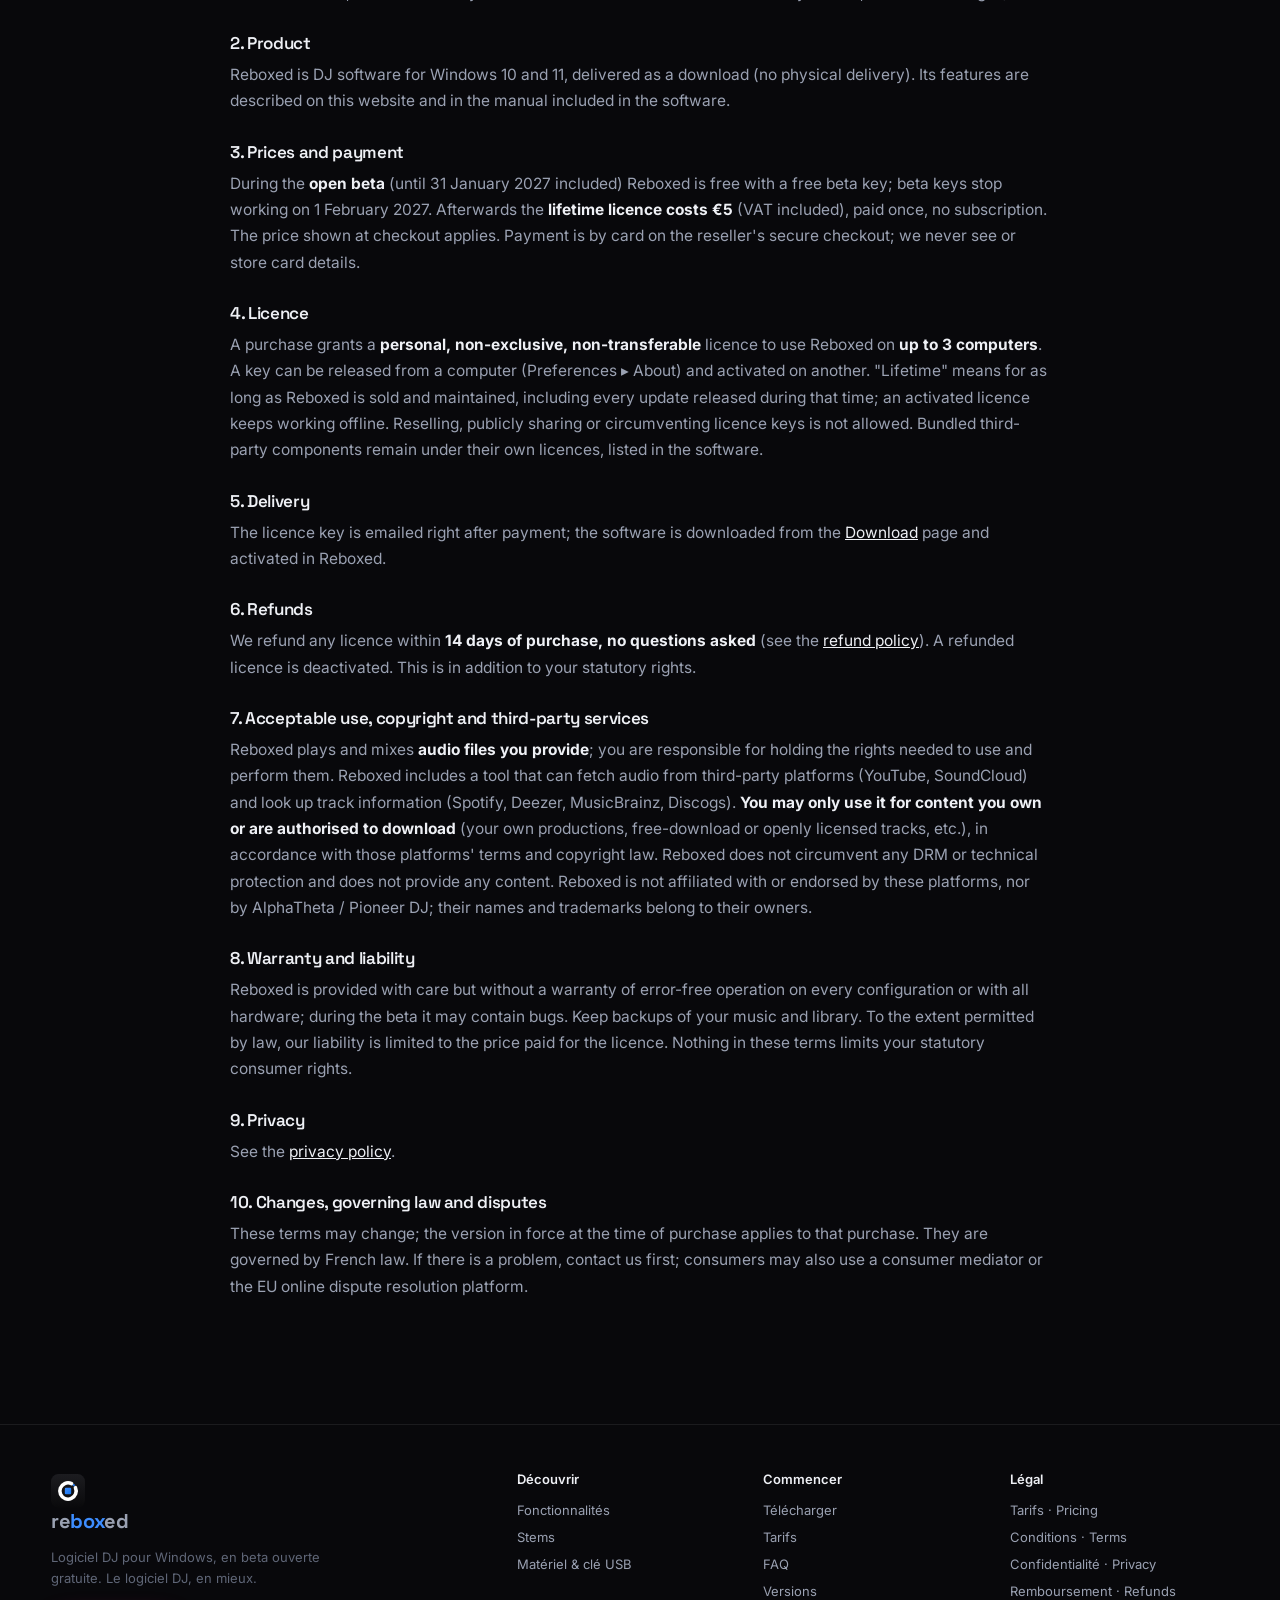
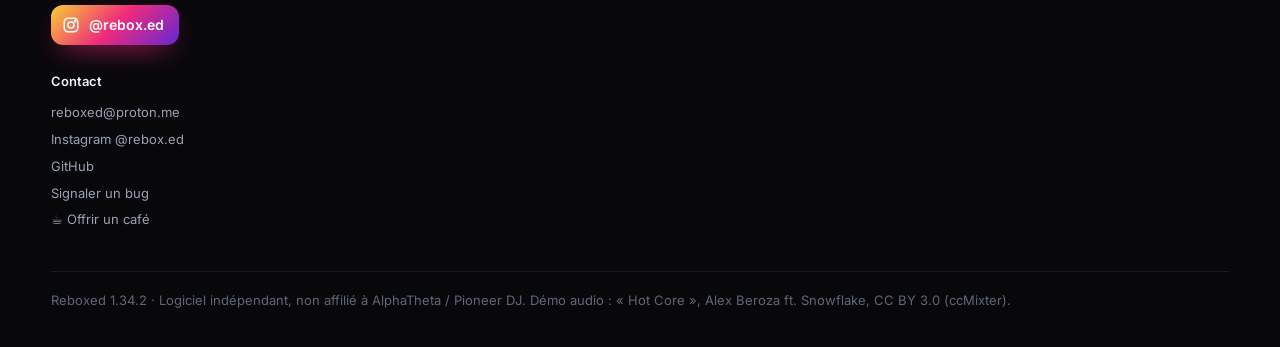
==== commit 61cf98a5: "Site 1.34.2: Dodo keys only Co-Authored-By: Claude Opus 5.5 <noreply@anthropic.com> Claude-Session: " ====
--- a/conditions.html
+++ b/conditions.html
@@ -9,7 +9,7 @@
 <link rel="icon" href="assets/logo.svg" type="image/svg+xml">
 <link rel="preconnect" href="https://fonts.googleapis.com"><link rel="preconnect" href="https://fonts.gstatic.com" crossorigin>
 <link href="https://fonts.googleapis.com/css2?family=Inter:wght@400;500;600;700;800&family=Space+Grotesk:wght@500;600;700&family=JetBrains+Mono:wght@400;600&display=swap" rel="stylesheet">
-<link rel="stylesheet" href="assets/site.css?v=60">
+<link rel="stylesheet" href="assets/site.css?v=61">
 </head>
 <body>
 <header class="hero small">
@@ -106,6 +106,6 @@
     </div>
   </div>
 </section>
-<script src="assets/site.js?v=60"></script>
+<script src="assets/site.js?v=61"></script>
 </body>
 </html>
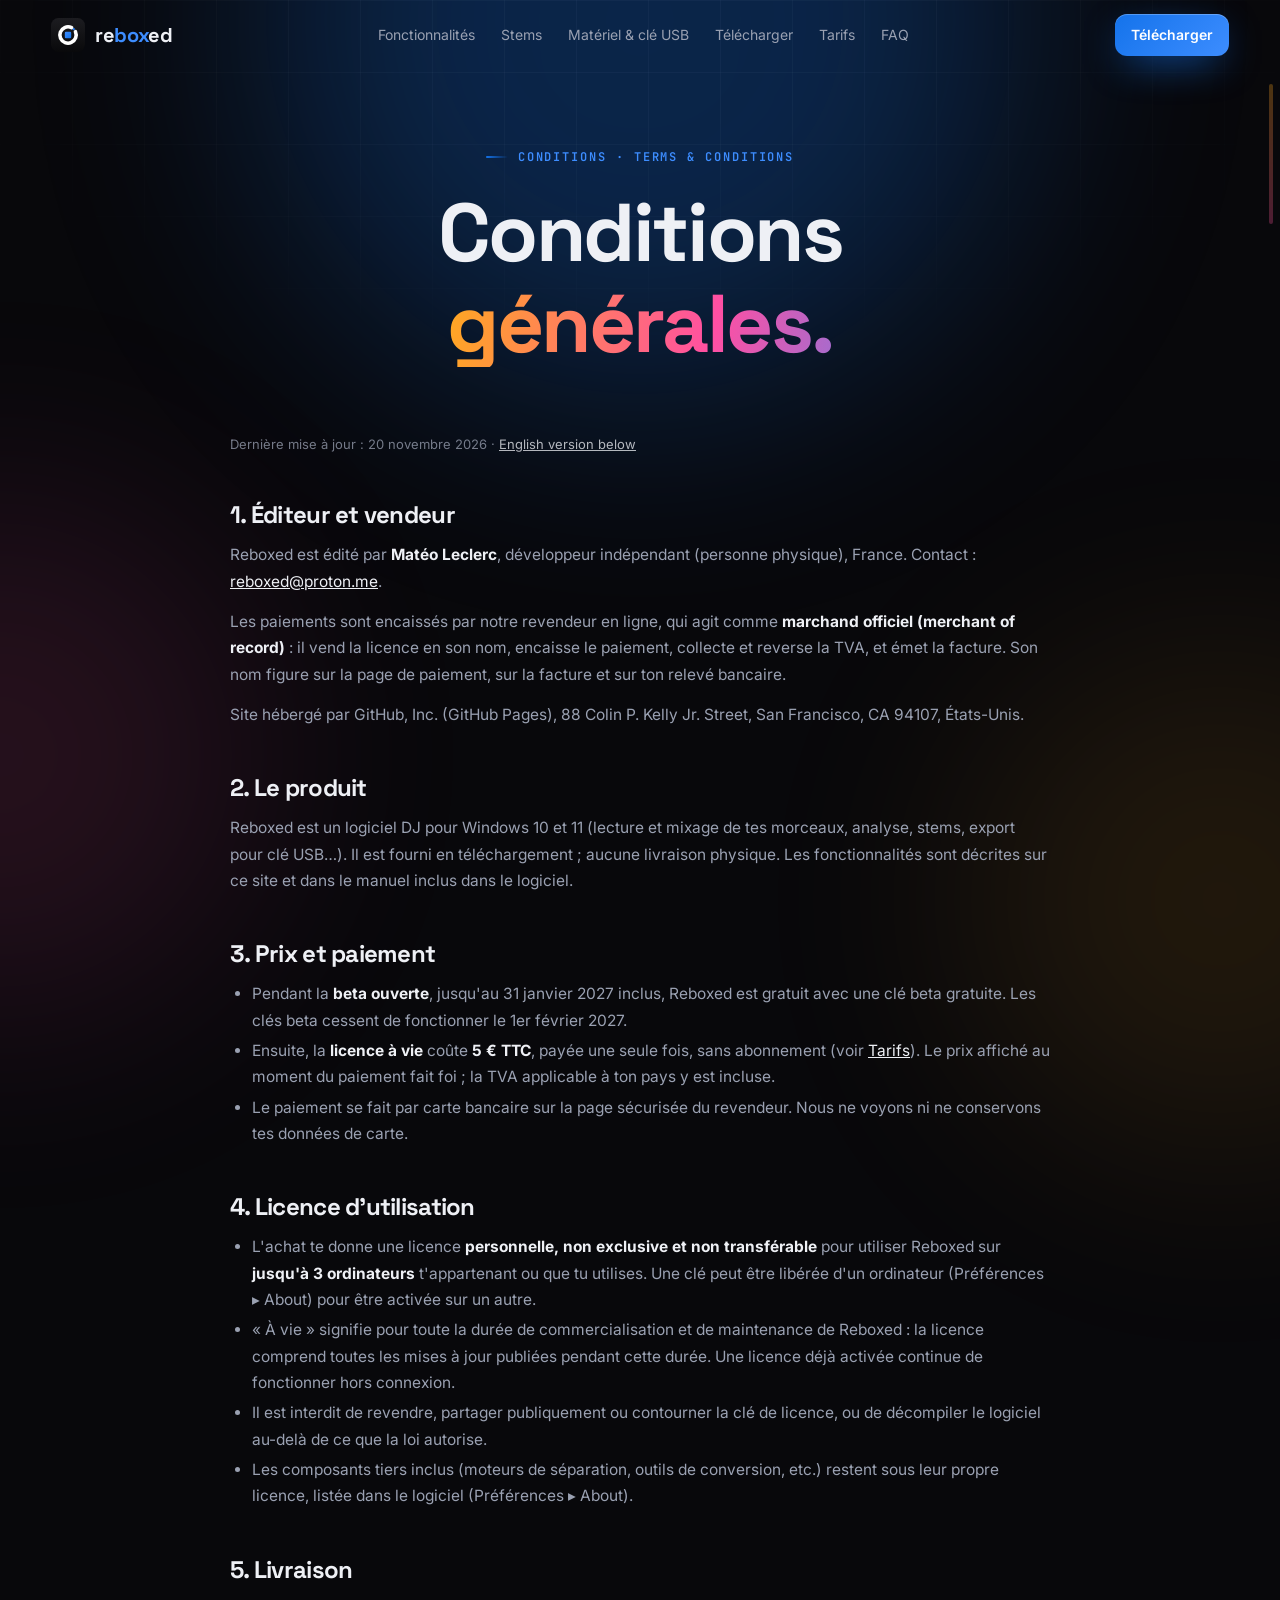
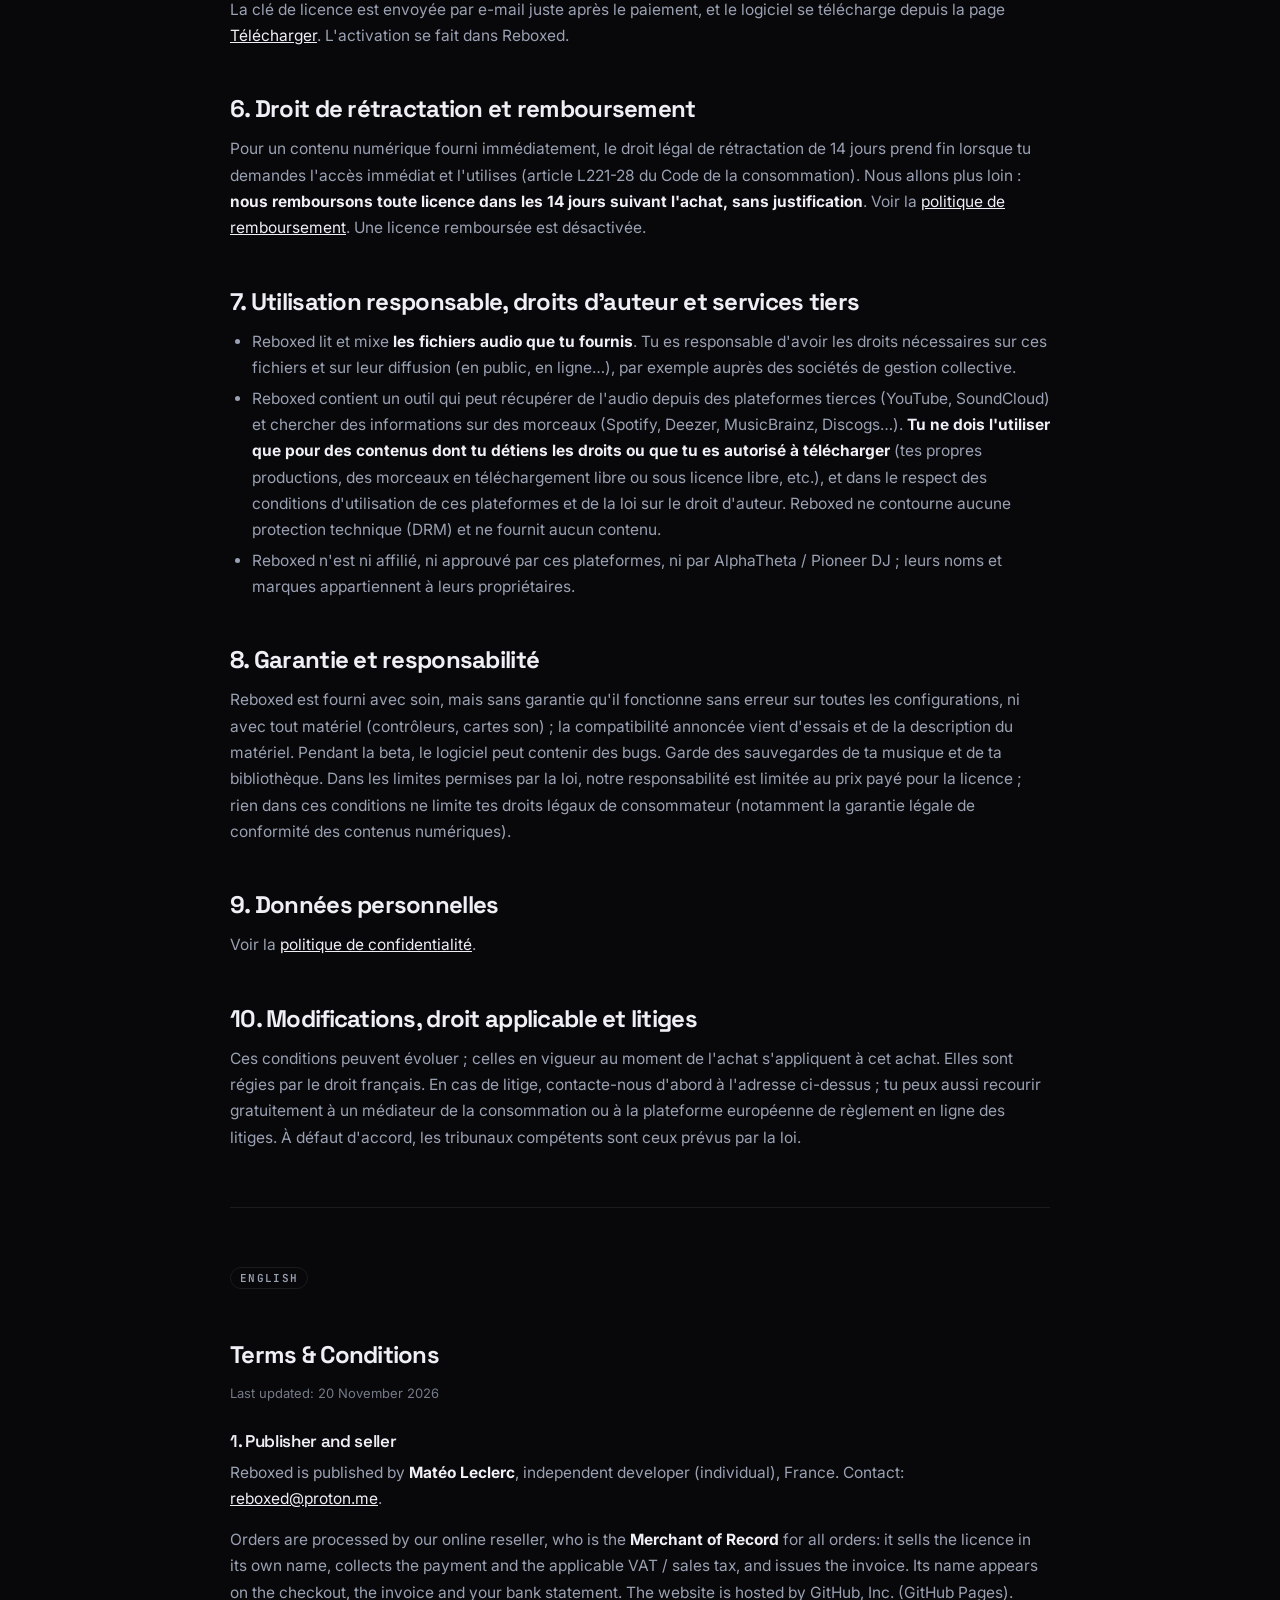
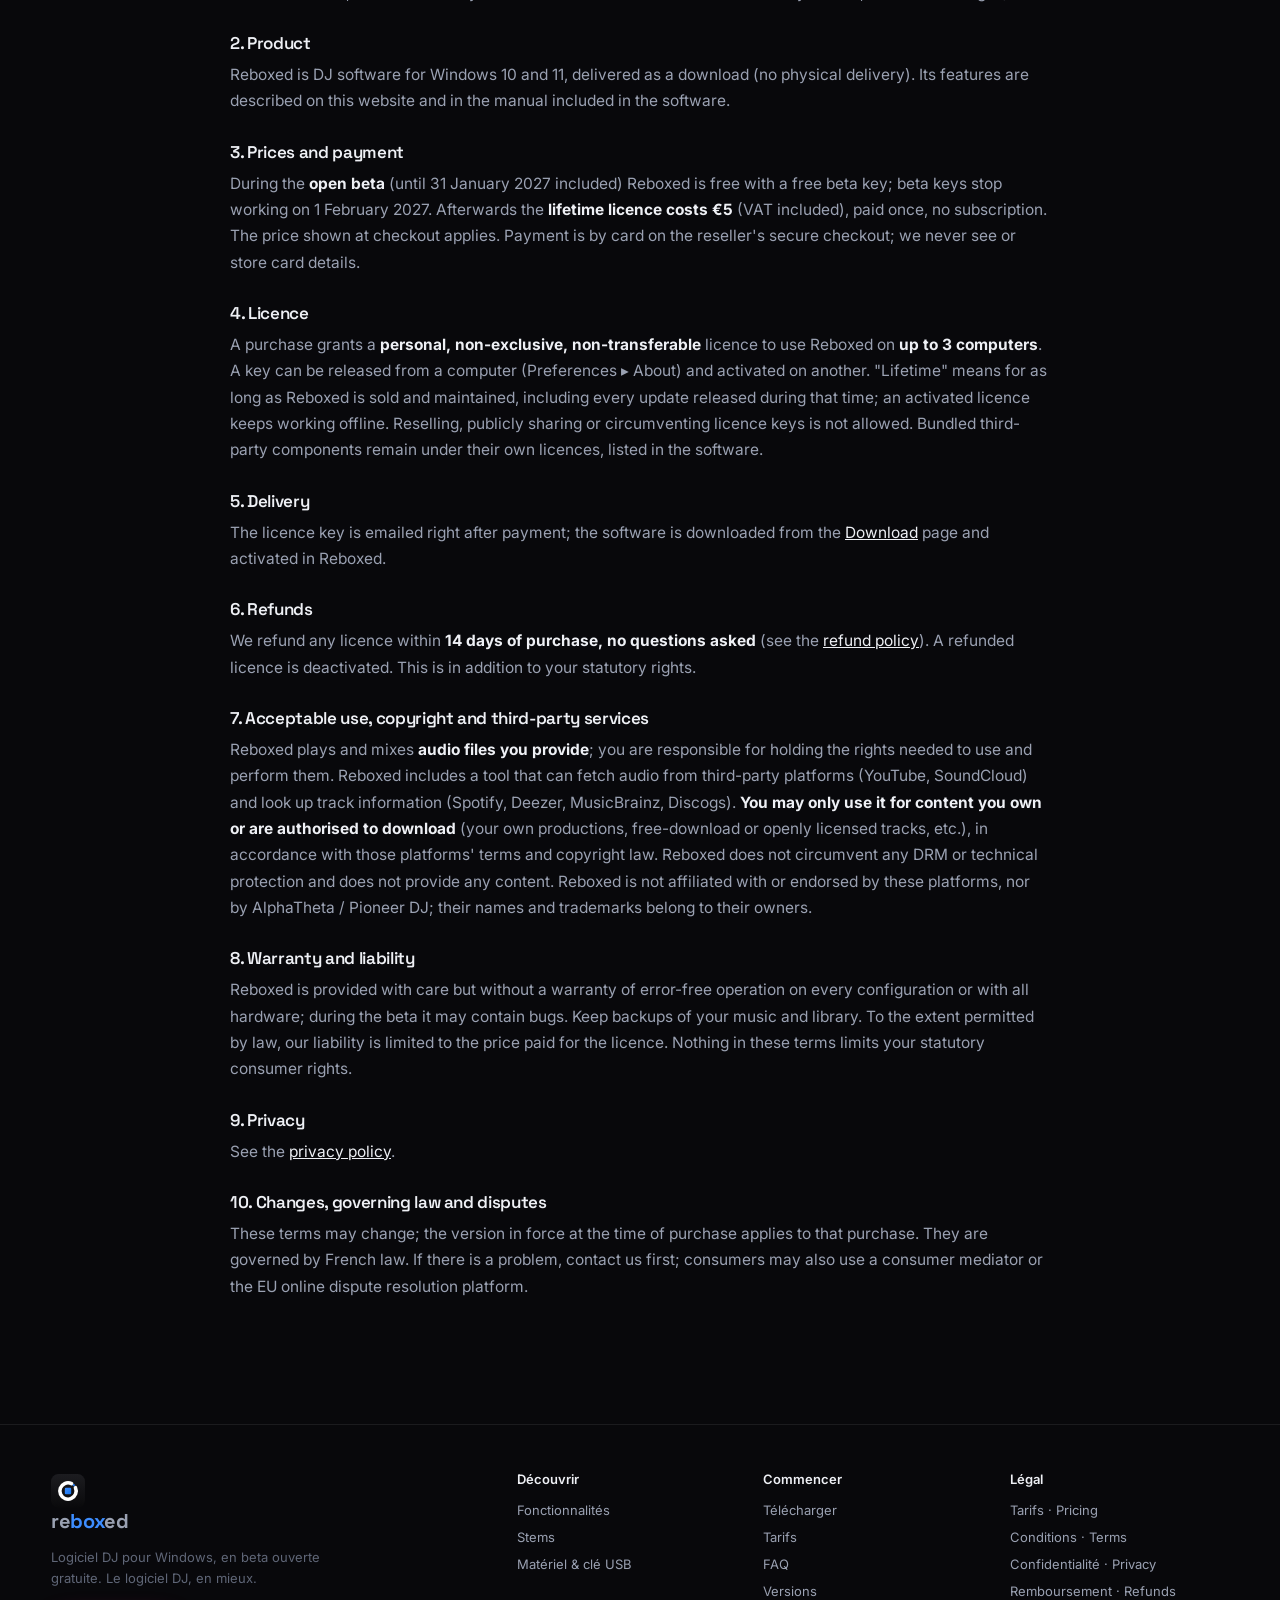
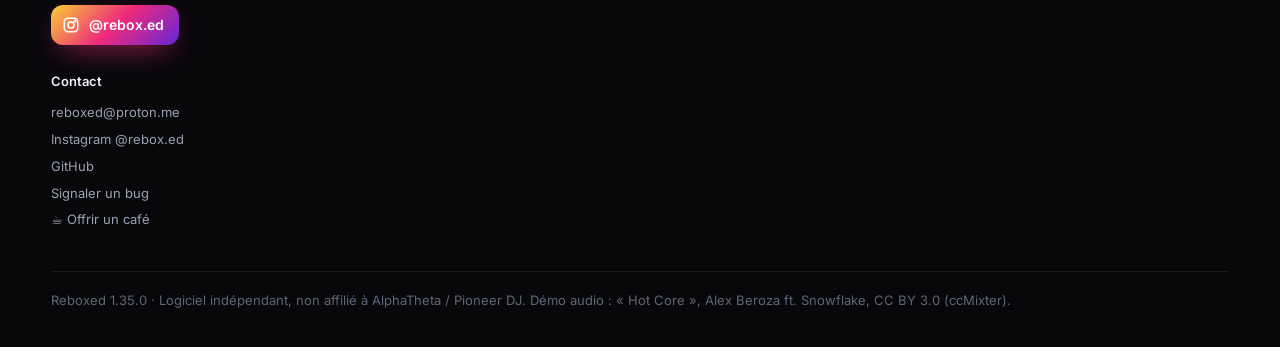
==== commit 8f7abe5d: "Site 1.35.0 Co-Authored-By: Claude Opus 5.5 <noreply@anthropic.com> Claude-Session: https://claude.a" ====
--- a/conditions.html
+++ b/conditions.html
@@ -9,7 +9,7 @@
 <link rel="icon" href="assets/logo.svg" type="image/svg+xml">
 <link rel="preconnect" href="https://fonts.googleapis.com"><link rel="preconnect" href="https://fonts.gstatic.com" crossorigin>
 <link href="https://fonts.googleapis.com/css2?family=Inter:wght@400;500;600;700;800&family=Space+Grotesk:wght@500;600;700&family=JetBrains+Mono:wght@400;600&display=swap" rel="stylesheet">
-<link rel="stylesheet" href="assets/site.css?v=61">
+<link rel="stylesheet" href="assets/site.css?v=62">
 </head>
 <body>
 <header class="hero small">
@@ -106,6 +106,6 @@
     </div>
   </div>
 </section>
-<script src="assets/site.js?v=61"></script>
+<script src="assets/site.js?v=62"></script>
 </body>
 </html>
